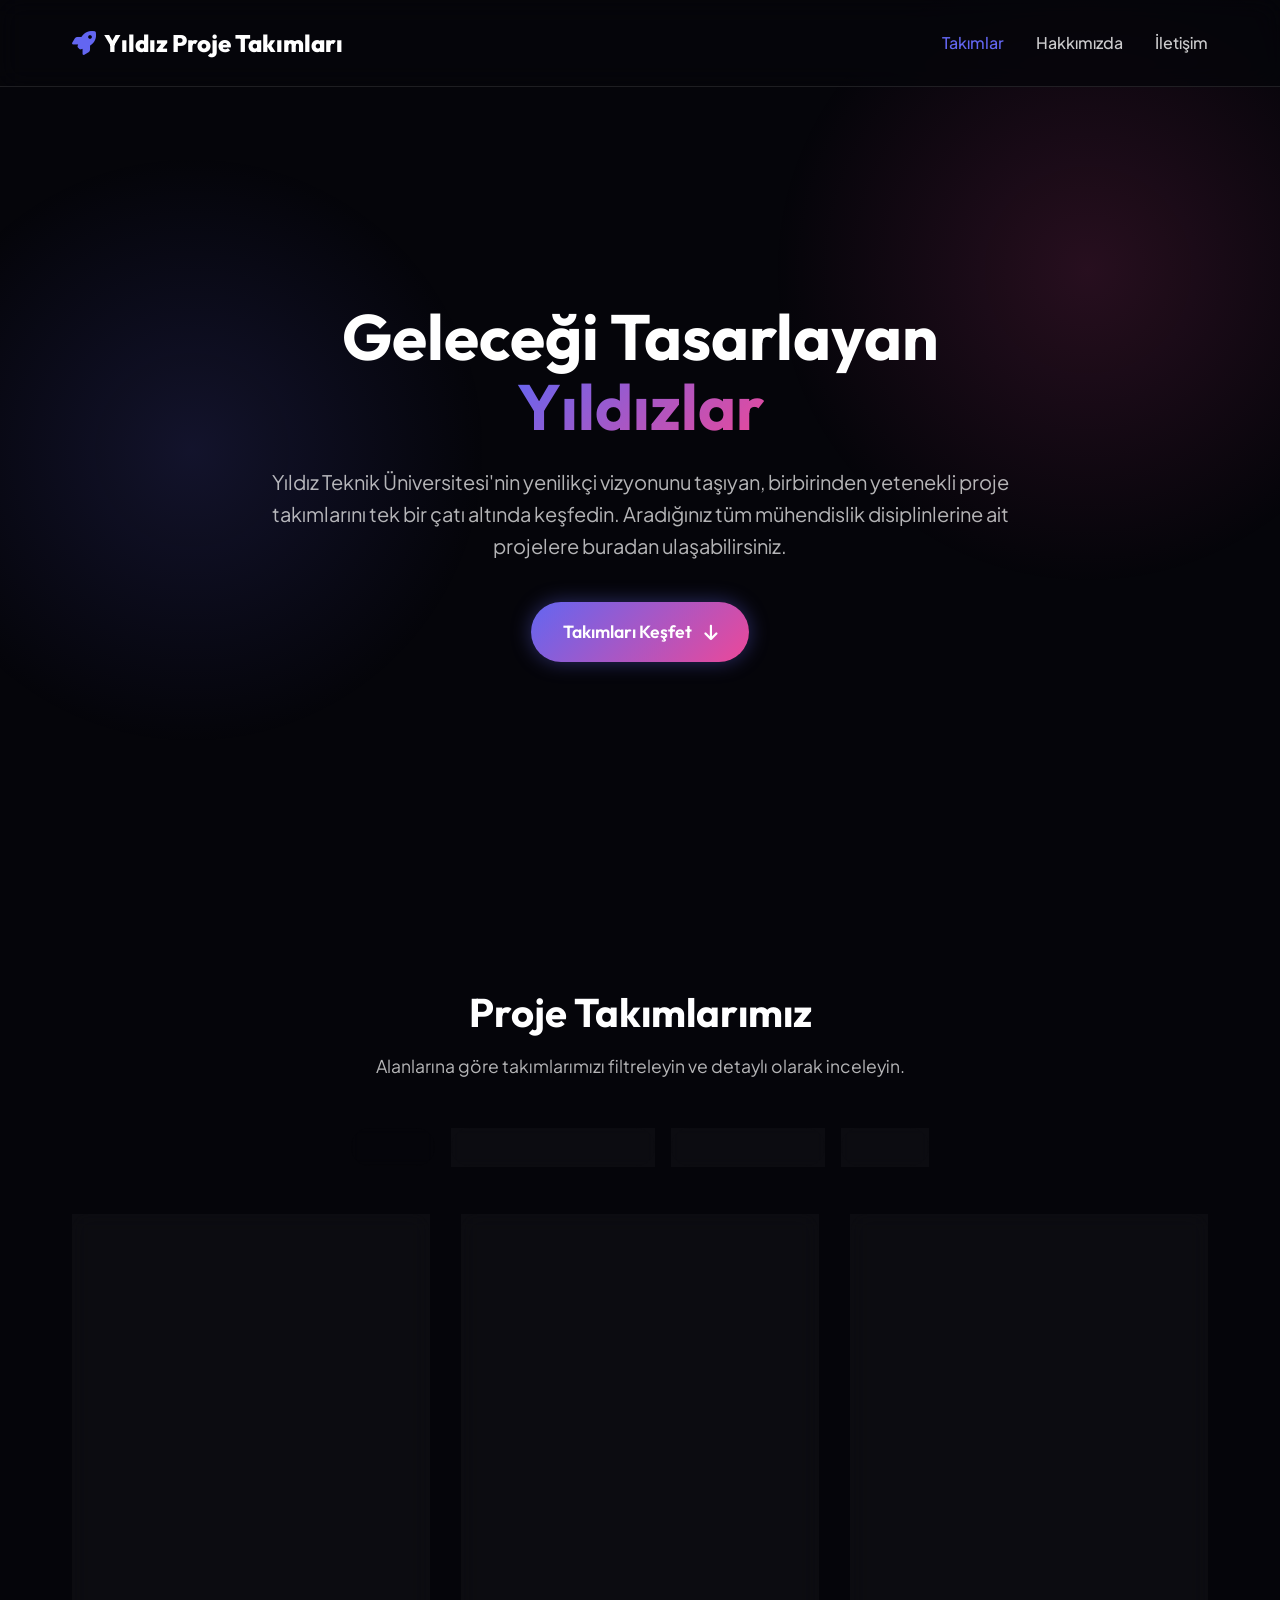
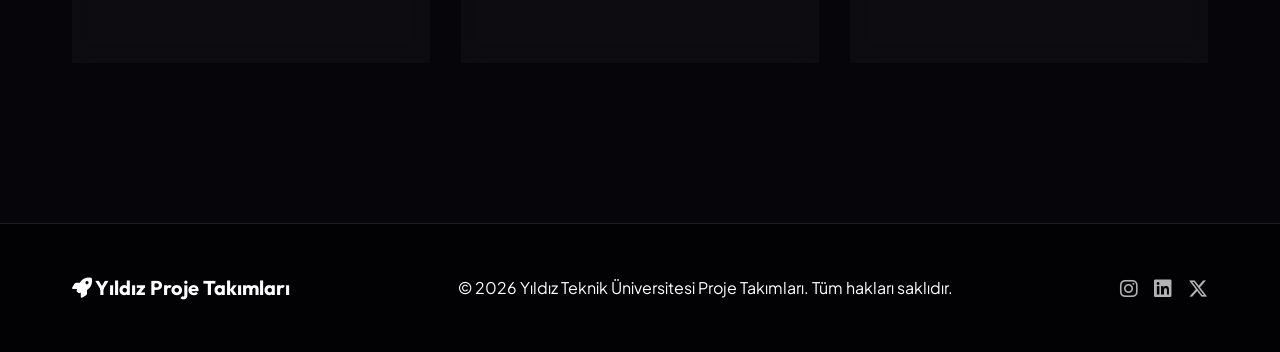
==== index.html @ 00445d57 "fontawesome library updated" ====
<!DOCTYPE html>
<html lang="tr">

<head>
    <meta charset="UTF-8">
    <meta name="viewport" content="width=device-width, initial-scale=1.0">
    <title>Yıldız Proje Takımları</title>
    <link rel="stylesheet" href="css/style.css">
    <link
        href="https://fonts.googleapis.com/css2?family=Outfit:wght@300;400;500;600;700;800&family=Plus+Jakarta+Sans:wght@400;500;600;700&display=swap"
        rel="stylesheet">
    <link rel="stylesheet" href="https://cdnjs.cloudflare.com/ajax/libs/font-awesome/6.4.2/css/all.min.css">

    <!-- Netlify Identity Script for CMS Login Callback -->
    <script src="https://identity.netlify.com/v1/netlify-identity-widget.js"></script>
</head>

<body>

    <!-- Header Navigation -->
    <nav class="navbar">
        <div class="nav-container">
            <a href="index.html" class="logo">
                <i class="fa-solid fa-rocket"></i>
                Yıldız Proje Takımları
            </a>
            <div class="nav-links">
                <a href="#teams" class="active">Takımlar</a>
                <a href="#about">Hakkımızda</a>
                <a href="#contact">İletişim</a>
            </div>
        </div>
    </nav>

    <!-- Hero Section -->
    <header class="hero">
        <div class="hero-content">
            <h1>Geleceği Tasarlayan <span class="highlight-text">Yıldızlar</span></h1>
            <p>Yıldız Teknik Üniversitesi'nin yenilikçi vizyonunu taşıyan, birbirinden yetenekli proje takımlarını tek
                bir çatı altında keşfedin. Aradığınız tüm mühendislik disiplinlerine ait projelere buradan
                ulaşabilirsiniz.</p>
            <a href="#teams" class="btn btn-primary">Takımları Keşfet <i class="fa-solid fa-arrow-down"></i></a>
        </div>
        <div class="hero-bg-shapes">
            <div class="shape shape-1"></div>
            <div class="shape shape-2"></div>
            <div class="shape shape-3"></div>
        </div>
    </header>

    <!-- Main Content Area -->
    <main id="teams" class="teams-section">
        <div class="section-header">
            <h2>Proje Takımlarımız</h2>
            <p>Alanlarına göre takımlarımızı filtreleyin ve detaylı olarak inceleyin.</p>
        </div>

        <!-- Category Filters -->
        <div class="filters" id="category-filters">
            <button class="filter-btn active" data-filter="all">Tümü</button>
            <!-- Categories will be injected here via JS -->
        </div>

        <!-- Teams Grid -->
        <div class="teams-grid" id="teams-grid">
            <!-- Team Cards will be injected here via JS -->
        </div>
    </main>

    <!-- Footer -->
    <footer>
        <div class="footer-content">
            <div class="footer-logo">
                <i class="fa-solid fa-rocket"></i> Yıldız Proje Takımları
            </div>
            <p>© 2026 Yıldız Teknik Üniversitesi Proje Takımları. Tüm hakları saklıdır.</p>
            <div class="footer-socials">
                <a href="#"><i class="fa-brands fa-instagram"></i></a>
                <a href="#"><i class="fa-brands fa-linkedin"></i></a>
                <a href="#"><i class="fa-brands fa-x-twitter"></i></a>
            </div>
        </div>
    </footer>

    <!-- Scripts -->
    <script src="js/main.js"></script>
    <script>
        if (window.netlifyIdentity) {
            window.netlifyIdentity.on("init", user => {
                if (!user) {
                    window.netlifyIdentity.on("login", () => {
                        document.location.href = "/admin/";
                    });
                }
            });
        }
    </script>
</body>

</html>
---- css/style.css ----
/* CSS Variables & Global Reset */
:root {
    --bg-color: #05050a;
    --text-color: #ffffff;
    --text-muted: rgba(255, 255, 255, 0.7);
    --primary-color: #6366f1;
    --secondary-color: #ec4899;
    --glass-bg: rgba(255, 255, 255, 0.03);
    --glass-border: rgba(255, 255, 255, 0.1);
    --glass-shadow: 0 4px 30px rgba(0, 0, 0, 0.5);
    --card-hover-bg: rgba(255, 255, 255, 0.08);
    --transition-speed: 0.3s;
    --border-radius: 16px;
    --font-heading: 'Outfit', sans-serif;
    --font-body: 'Plus Jakarta Sans', sans-serif;
}

* {
    margin: 0;
    padding: 0;
    box-sizing: border-box;
}

html {
    scroll-behavior: smooth;
}

body {
    background-color: var(--bg-color);
    color: var(--text-color);
    font-family: var(--font-body);
    line-height: 1.6;
    overflow-x: hidden;
    position: relative;
}

/* Background Effects */
body::before {
    content: '';
    position: fixed;
    top: 0;
    left: 0;
    width: 100vw;
    height: 100vh;
    background: radial-gradient(circle at 15% 50%, rgba(99, 102, 241, 0.15), transparent 25%),
        radial-gradient(circle at 85% 30%, rgba(236, 72, 153, 0.15), transparent 25%);
    z-index: -1;
    pointer-events: none;
}

/* Typography elements */
h1,
h2,
h3,
h4,
h5,
h6 {
    font-family: var(--font-heading);
    font-weight: 700;
}

a {
    text-decoration: none;
    color: var(--text-color);
    transition: color var(--transition-speed) ease;
}

.highlight-text {
    background: linear-gradient(135deg, var(--primary-color), var(--secondary-color));
    -webkit-background-clip: text;
    -webkit-text-fill-color: transparent;
    background-clip: text;
}

/* Navigation */
.navbar {
    position: fixed;
    top: 0;
    width: 100%;
    padding: 1.5rem 0;
    background: rgba(5, 5, 10, 0.8);
    backdrop-filter: blur(12px);
    -webkit-backdrop-filter: blur(12px);
    border-bottom: 1px solid var(--glass-border);
    z-index: 1000;
    transition: all var(--transition-speed) ease;
}

.nav-container {
    max-width: 1200px;
    margin: 0 auto;
    display: flex;
    justify-content: space-between;
    align-items: center;
    padding: 0 2rem;
}

.logo {
    font-family: var(--font-heading);
    font-size: 1.5rem;
    font-weight: 800;
    display: flex;
    align-items: center;
    gap: 0.5rem;
}

.logo i {
    color: var(--primary-color);
}

.nav-links {
    display: flex;
    gap: 2rem;
}

.nav-links a {
    font-size: 1rem;
    font-weight: 500;
    opacity: 0.8;
}

.nav-links a:hover,
.nav-links a.active {
    opacity: 1;
    color: var(--primary-color);
}

/* Hero Section */
.hero {
    min-height: 100vh;
    display: flex;
    align-items: center;
    justify-content: center;
    position: relative;
    padding: 6rem 2rem 2rem;
    text-align: center;
}

.hero-content {
    max-width: 800px;
    z-index: 10;
    animation: fadeInUp 1s ease forwards;
}

.hero h1 {
    font-size: clamp(3rem, 5vw, 5rem);
    line-height: 1.1;
    margin-bottom: 1.5rem;
}

.hero p {
    font-size: clamp(1.1rem, 2vw, 1.25rem);
    color: var(--text-muted);
    margin-bottom: 2.5rem;
}

.btn {
    display: inline-flex;
    align-items: center;
    gap: 0.75rem;
    padding: 1rem 2rem;
    border-radius: 50px;
    font-family: var(--font-heading);
    font-size: 1.1rem;
    font-weight: 600;
    cursor: pointer;
    border: none;
    transition: all var(--transition-speed) ease;
}

.btn-primary {
    background: linear-gradient(135deg, var(--primary-color), var(--secondary-color));
    color: white;
    box-shadow: 0 0 20px rgba(99, 102, 241, 0.4);
}

.btn-primary:hover {
    transform: translateY(-3px);
    box-shadow: 0 0 30px rgba(236, 72, 153, 0.6);
}

/* Teams Section */
.teams-section {
    max-width: 1200px;
    margin: 0 auto;
    padding: 5rem 2rem;
}

.section-header {
    text-align: center;
    margin-bottom: 3rem;
}

.section-header h2 {
    font-size: 2.5rem;
    margin-bottom: 0.5rem;
}

.section-header p {
    color: var(--text-muted);
    font-size: 1.1rem;
}

/* Filters */
.filters {
    display: flex;
    flex-wrap: wrap;
    justify-content: center;
    gap: 1rem;
    margin-bottom: 3rem;
}

.filter-btn {
    background: var(--glass-bg);
    border: 1px solid var(--glass-border);
    color: var(--text-color);
    padding: 0.6rem 1.5rem;
    border-radius: 50px;
    font-family: var(--font-body);
    font-weight: 500;
    cursor: pointer;
    transition: all var(--transition-speed) ease;
    backdrop-filter: blur(5px);
}

.filter-btn:hover,
.filter-btn.active {
    background: var(--primary-color);
    border-color: var(--primary-color);
    box-shadow: 0 0 15px rgba(99, 102, 241, 0.5);
}

/* Grid Layout */
.teams-grid {
    display: grid;
    grid-template-columns: repeat(auto-fill, minmax(320px, 1fr));
    gap: 2rem;
}

/* Team Card */
.team-card {
    background: var(--glass-bg);
    border: 1px solid var(--glass-border);
    border-radius: var(--border-radius);
    overflow: hidden;
    backdrop-filter: blur(10px);
    transition: all var(--transition-speed) ease;
    cursor: pointer;
    text-align: center;
    position: relative;
    display: flex;
    flex-direction: column;
}

.team-card:hover {
    transform: translateY(-10px);
    background: var(--card-hover-bg);
    box-shadow: var(--glass-shadow);
    border-color: rgba(99, 102, 241, 0.5);
}

/* Card image setup */
.card-header {
    position: relative;
    height: 160px;
    overflow: hidden;
}

.card-banner {
    width: 100%;
    height: 100%;
    object-fit: cover;
    transition: transform 0.5s ease;
}

.team-card:hover .card-banner {
    transform: scale(1.05);
}

.card-header::after {
    content: '';
    position: absolute;
    bottom: 0;
    left: 0;
    right: 0;
    height: 50%;
    background: linear-gradient(to top, var(--bg-color), transparent);
}

.card-avatar {
    width: 100px;
    height: 100px;
    border-radius: 50%;
    border: 4px solid var(--bg-color);
    position: absolute;
    top: 110px;
    left: 50%;
    transform: translateX(-50%);
    object-fit: cover;
    z-index: 5;
    background: #111;
}

.card-body {
    padding: 4rem 1.5rem 2rem;
    flex-grow: 1;
    display: flex;
    flex-direction: column;
}

.card-category {
    font-size: 0.75rem;
    text-transform: uppercase;
    letter-spacing: 1.5px;
    color: var(--secondary-color);
    font-weight: 700;
    margin-bottom: 0.5rem;
}

.card-title {
    font-size: 1.25rem;
    margin-bottom: 1rem;
    color: var(--text-color);
}

.card-desc {
    font-size: 0.95rem;
    color: var(--text-muted);
    margin-bottom: 1.5rem;
    display: -webkit-box;
    -webkit-line-clamp: 3;
    -webkit-box-orient: vertical;
    overflow: hidden;
}

.card-footer {
    margin-top: auto;
    padding-top: 1rem;
    border-top: 1px solid var(--glass-border);
}

.view-team-btn {
    color: var(--primary-color);
    font-weight: 600;
    display: flex;
    align-items: center;
    justify-content: center;
    gap: 0.5rem;
    transition: gap 0.3s ease;
}

.team-card:hover .view-team-btn {
    gap: 1rem;
}

/* Team Page Custom Styles (Reusing variables) */
.team-hero {
    margin-top: 70px;
    position: relative;
    height: 50vh;
    min-height: 350px;
    display: flex;
    align-items: flex-end;
    justify-content: center;
}

.team-banner {
    position: absolute;
    top: 0;
    left: 0;
    width: 100%;
    height: 100%;
    object-fit: cover;
    z-index: -2;
}

.team-hero::after {
    content: '';
    position: absolute;
    top: 0;
    left: 0;
    right: 0;
    bottom: 0;
    background: linear-gradient(to bottom, transparent, var(--bg-color) 90%);
    z-index: -1;
}

.team-profile-container {
    max-width: 1200px;
    width: 100%;
    padding: 0 2rem;
    transform: translateY(30%);
    display: flex;
    align-items: flex-end;
    gap: 2rem;
    position: relative;
    z-index: 5;
}

.team-avatar {
    width: 150px;
    height: 150px;
    border-radius: 50%;
    border: 5px solid var(--bg-color);
    box-shadow: 0 0 30px rgba(0, 0, 0, 0.8);
    object-fit: cover;
    background: #111;
}

.team-hero-info {
    padding-bottom: 0.5rem;
}

.team-hero-info h1 {
    font-size: clamp(2rem, 4vw, 3rem);
    margin-bottom: 0.25rem;
}

.team-badge {
    background: rgba(99, 102, 241, 0.2);
    color: #a5b4fc;
    padding: 0.3rem 1rem;
    border-radius: 50px;
    font-size: 0.85rem;
    font-weight: 600;
    display: inline-block;
    border: 1px solid rgba(99, 102, 241, 0.3);
}

.team-content-wrapper {
    max-width: 1200px;
    margin: 8rem auto 4rem;
    padding: 0 2rem;
    display: grid;
    grid-template-columns: 2fr 1fr;
    gap: 3rem;
}

.team-main-col {
    display: flex;
    flex-direction: column;
    gap: 3rem;
}

.team-sidebar {
    position: sticky;
    top: 100px;
    height: max-content;
}

.detail-section {
    background: var(--glass-bg);
    border: 1px solid var(--glass-border);
    border-radius: var(--border-radius);
    padding: 2.5rem;
    backdrop-filter: blur(10px);
}

.detail-section h3 {
    font-size: 1.5rem;
    margin-bottom: 1.5rem;
    display: flex;
    align-items: center;
    gap: 0.75rem;
}

.detail-section h3 i {
    color: var(--primary-color);
}

.info-list {
    list-style: none;
}

.info-list li {
    display: flex;
    align-items: flex-start;
    gap: 1rem;
    margin-bottom: 1.5rem;
}

.info-list li:last-child {
    margin-bottom: 0;
}

.info-list i {
    color: var(--secondary-color);
    font-size: 1.25rem;
    margin-top: 0.25rem;
}

.info-content strong {
    display: block;
    color: var(--text-color);
    margin-bottom: 0.25rem;
}

.info-content span,
.info-content a {
    color: var(--text-muted);
}

.info-content a:hover {
    color: var(--primary-color);
}

.social-links {
    display: flex;
    gap: 1rem;
    margin-top: 2rem;
}

.social-links a {
    width: 45px;
    height: 45px;
    border-radius: 50%;
    background: rgba(255, 255, 255, 0.05);
    display: flex;
    align-items: center;
    justify-content: center;
    font-size: 1.25rem;
    border: 1px solid var(--glass-border);
    transition: all var(--transition-speed) ease;
}

.social-links a:hover {
    background: var(--primary-color);
    border-color: var(--primary-color);
    transform: translateY(-5px);
}

/* Gallery Grid */
.gallery-grid {
    display: grid;
    grid-template-columns: repeat(auto-fill, minmax(200px, 1fr));
    gap: 1rem;
}

.gallery-item {
    border-radius: 12px;
    overflow: hidden;
    position: relative;
    aspect-ratio: 1;
    cursor: pointer;
}

.gallery-item img {
    width: 100%;
    height: 100%;
    object-fit: cover;
    transition: transform 0.5s ease;
}

.gallery-item:hover img {
    transform: scale(1.1);
}

.gallery-item::after {
    content: '';
    position: absolute;
    top: 0;
    left: 0;
    right: 0;
    bottom: 0;
    background: rgba(99, 102, 241, 0.3);
    opacity: 0;
    transition: opacity 0.3s ease;
}

.gallery-item:hover::after {
    opacity: 1;
}

/* Footer (Shared) */
footer {
    border-top: 1px solid var(--glass-border);
    padding: 3rem 0;
    background: rgba(0, 0, 0, 0.5);
    margin-top: 5rem;
}

.footer-content {
    max-width: 1200px;
    margin: 0 auto;
    padding: 0 2rem;
    display: flex;
    flex-wrap: wrap;
    justify-content: space-between;
    align-items: center;
    gap: 1.5rem;
}

.footer-logo {
    font-family: var(--font-heading);
    font-size: 1.25rem;
    font-weight: 700;
}

.footer-socials {
    display: flex;
    gap: 1rem;
}

.footer-socials a {
    color: var(--text-muted);
    font-size: 1.25rem;
}

.footer-socials a:hover {
    color: var(--primary-color);
}

/* Animations */
@keyframes fadeInUp {
    from {
        opacity: 0;
        transform: translateY(30px);
    }

    to {
        opacity: 1;
        transform: translateY(0);
    }
}

/* Responsive */
@media (max-width: 992px) {
    .team-content-wrapper {
        grid-template-columns: 1fr;
    }

    .team-sidebar {
        position: static;
    }
}

@media (max-width: 768px) {
    .nav-links {
        display: none;
        /* simple mobile handling */
    }

    .team-profile-container {
        flex-direction: column;
        align-items: center;
        text-align: center;
        transform: translateY(50%);
    }

    .team-content-wrapper {
        margin-top: 10rem;
    }
}
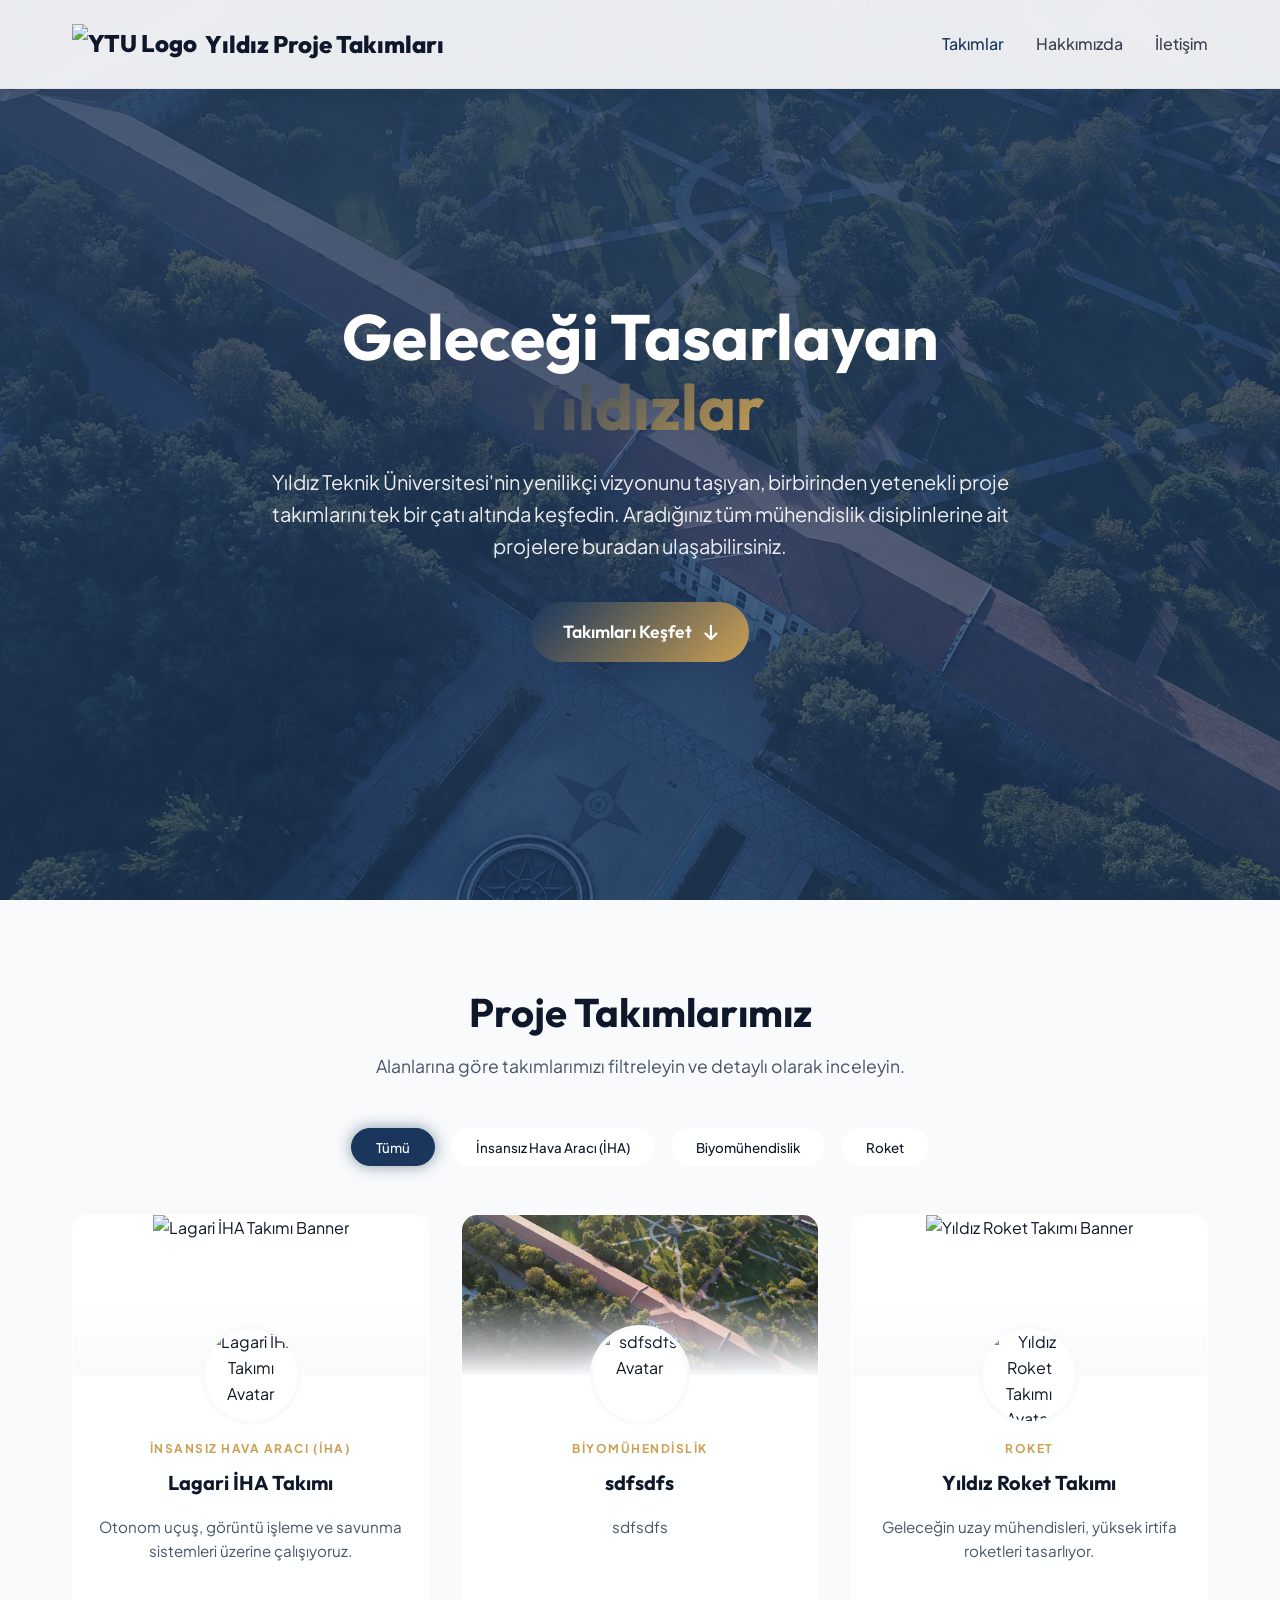
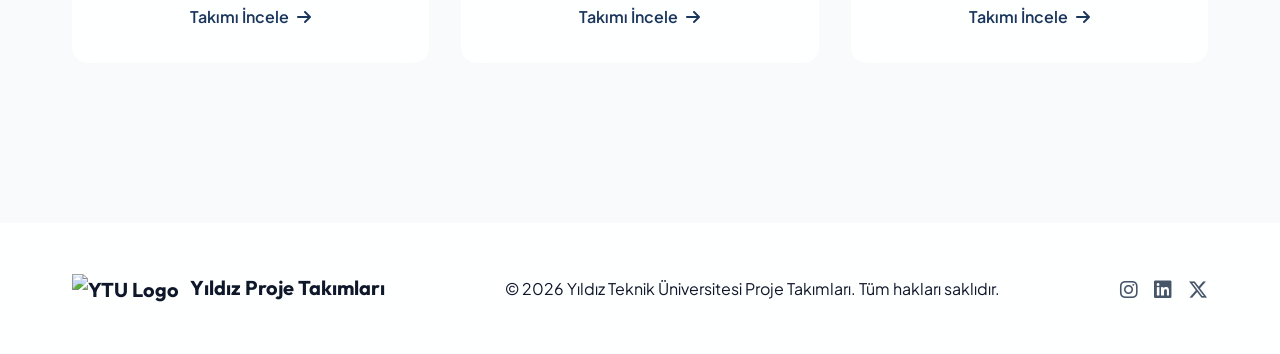
==== commit 37998925: "theming" ====
--- a/index.html
+++ b/index.html
@@ -21,7 +21,7 @@
     <nav class="navbar">
         <div class="nav-container">
             <a href="index.html" class="logo">
-                <i class="fa-solid fa-rocket"></i>
+                <img src="images/uploads/gemini_generated_image_l5fnpal5fnpal5fn.png" alt="YTU Logo">
                 Yıldız Proje Takımları
             </a>
             <div class="nav-links">
@@ -33,18 +33,15 @@
     </nav>
 
     <!-- Hero Section -->
-    <header class="hero">
+    <header class="hero"
+        style="background: linear-gradient(rgba(26, 54, 93, 0.8), rgba(26, 54, 93, 0.7)), url('images/uploads/ytuslider-3896107424.jpg') no-repeat center center / cover;">
         <div class="hero-content">
-            <h1>Geleceği Tasarlayan <span class="highlight-text">Yıldızlar</span></h1>
-            <p>Yıldız Teknik Üniversitesi'nin yenilikçi vizyonunu taşıyan, birbirinden yetenekli proje takımlarını tek
+            <h1 style="color: white;">Geleceği Tasarlayan <span class="highlight-text">Yıldızlar</span></h1>
+            <p style="color: rgba(255, 255, 255, 0.9);">Yıldız Teknik Üniversitesi'nin yenilikçi vizyonunu taşıyan,
+                birbirinden yetenekli proje takımlarını tek
                 bir çatı altında keşfedin. Aradığınız tüm mühendislik disiplinlerine ait projelere buradan
                 ulaşabilirsiniz.</p>
             <a href="#teams" class="btn btn-primary">Takımları Keşfet <i class="fa-solid fa-arrow-down"></i></a>
-        </div>
-        <div class="hero-bg-shapes">
-            <div class="shape shape-1"></div>
-            <div class="shape shape-2"></div>
-            <div class="shape shape-3"></div>
         </div>
     </header>
 
@@ -71,7 +68,9 @@
     <footer>
         <div class="footer-content">
             <div class="footer-logo">
-                <i class="fa-solid fa-rocket"></i> Yıldız Proje Takımları
+                <img src="images/uploads/gemini_generated_image_l5fnpal5fnpal5fn.png" alt="YTU Logo"
+                    style="height: 30px; width: auto; vertical-align: middle; margin-right: 8px;">
+                Yıldız Proje Takımları
             </div>
             <p>© 2026 Yıldız Teknik Üniversitesi Proje Takımları. Tüm hakları saklıdır.</p>
             <div class="footer-socials">
--- a/css/style.css
+++ b/css/style.css
@@ -1,14 +1,16 @@
 /* CSS Variables & Global Reset */
 :root {
-    --bg-color: #05050a;
-    --text-color: #ffffff;
-    --text-muted: rgba(255, 255, 255, 0.7);
-    --primary-color: #6366f1;
-    --secondary-color: #ec4899;
-    --glass-bg: rgba(255, 255, 255, 0.03);
-    --glass-border: rgba(255, 255, 255, 0.1);
-    --glass-shadow: 0 4px 30px rgba(0, 0, 0, 0.5);
-    --card-hover-bg: rgba(255, 255, 255, 0.08);
+    --bg-color: #f8fafc;
+    --text-color: #0f172a;
+    --text-muted: #475569;
+    --primary-color: #1a365d;
+    /* YTU Navy Blue */
+    --secondary-color: #cba052;
+    /* YTU Gold */
+    --glass-bg: rgba(255, 255, 255, 0.85);
+    --glass-border: rgba(255, 255, 255, 0.4);
+    --glass-shadow: 0 10px 30px rgba(26, 54, 93, 0.08);
+    --card-hover-bg: rgba(255, 255, 255, 1);
     --transition-speed: 0.3s;
     --border-radius: 16px;
     --font-heading: 'Outfit', sans-serif;
@@ -42,8 +44,8 @@
     left: 0;
     width: 100vw;
     height: 100vh;
-    background: radial-gradient(circle at 15% 50%, rgba(99, 102, 241, 0.15), transparent 25%),
-        radial-gradient(circle at 85% 30%, rgba(236, 72, 153, 0.15), transparent 25%);
+    background: radial-gradient(circle at 15% 50%, rgba(203, 160, 82, 0.05), transparent 25%),
+        radial-gradient(circle at 85% 30%, rgba(26, 54, 93, 0.05), transparent 25%);
     z-index: -1;
     pointer-events: none;
 }
@@ -78,12 +80,13 @@
     top: 0;
     width: 100%;
     padding: 1.5rem 0;
-    background: rgba(5, 5, 10, 0.8);
+    background: rgba(255, 255, 255, 0.9);
     backdrop-filter: blur(12px);
     -webkit-backdrop-filter: blur(12px);
-    border-bottom: 1px solid var(--glass-border);
+    border-bottom: 1px solid rgba(0, 0, 0, 0.05);
     z-index: 1000;
     transition: all var(--transition-speed) ease;
+    box-shadow: 0 4px 20px rgba(0, 0, 0, 0.05);
 }
 
 .nav-container {
@@ -104,8 +107,9 @@
     gap: 0.5rem;
 }
 
-.logo i {
-    color: var(--primary-color);
+.logo img {
+    height: 40px;
+    width: auto;
 }
 
 .nav-links {
@@ -171,12 +175,12 @@
 .btn-primary {
     background: linear-gradient(135deg, var(--primary-color), var(--secondary-color));
     color: white;
-    box-shadow: 0 0 20px rgba(99, 102, 241, 0.4);
+    box-shadow: 0 0 20px rgba(26, 54, 93, 0.4);
 }
 
 .btn-primary:hover {
     transform: translateY(-3px);
-    box-shadow: 0 0 30px rgba(236, 72, 153, 0.6);
+    box-shadow: 0 0 30px rgba(203, 160, 82, 0.6);
 }
 
 /* Teams Section */
@@ -227,7 +231,8 @@
 .filter-btn.active {
     background: var(--primary-color);
     border-color: var(--primary-color);
-    box-shadow: 0 0 15px rgba(99, 102, 241, 0.5);
+    color: white;
+    box-shadow: 0 0 15px rgba(26, 54, 93, 0.5);
 }
 
 /* Grid Layout */
@@ -256,7 +261,7 @@
     transform: translateY(-10px);
     background: var(--card-hover-bg);
     box-shadow: var(--glass-shadow);
-    border-color: rgba(99, 102, 241, 0.5);
+    border-color: rgba(26, 54, 93, 0.5);
 }
 
 /* Card image setup */
@@ -298,7 +303,7 @@
     transform: translateX(-50%);
     object-fit: cover;
     z-index: 5;
-    background: #111;
+    background: #fff;
 }
 
 .card-body {
@@ -329,6 +334,7 @@
     margin-bottom: 1.5rem;
     display: -webkit-box;
     -webkit-line-clamp: 3;
+    line-clamp: 3;
     -webkit-box-orient: vertical;
     overflow: hidden;
 }
@@ -402,9 +408,9 @@
     height: 150px;
     border-radius: 50%;
     border: 5px solid var(--bg-color);
-    box-shadow: 0 0 30px rgba(0, 0, 0, 0.8);
+    box-shadow: 0 0 30px rgba(0, 0, 0, 0.1);
     object-fit: cover;
-    background: #111;
+    background: #fff;
 }
 
 .team-hero-info {
@@ -417,14 +423,14 @@
 }
 
 .team-badge {
-    background: rgba(99, 102, 241, 0.2);
-    color: #a5b4fc;
+    background: rgba(26, 54, 93, 0.1);
+    color: var(--primary-color);
     padding: 0.3rem 1rem;
     border-radius: 50px;
     font-size: 0.85rem;
     font-weight: 600;
     display: inline-block;
-    border: 1px solid rgba(99, 102, 241, 0.3);
+    border: 1px solid rgba(26, 54, 93, 0.3);
 }
 
 .team-content-wrapper {
@@ -562,7 +568,7 @@
     left: 0;
     right: 0;
     bottom: 0;
-    background: rgba(99, 102, 241, 0.3);
+    background: rgba(26, 54, 93, 0.3);
     opacity: 0;
     transition: opacity 0.3s ease;
 }
@@ -575,7 +581,7 @@
 footer {
     border-top: 1px solid var(--glass-border);
     padding: 3rem 0;
-    background: rgba(0, 0, 0, 0.5);
+    background: var(--glass-bg);
     margin-top: 5rem;
 }
 
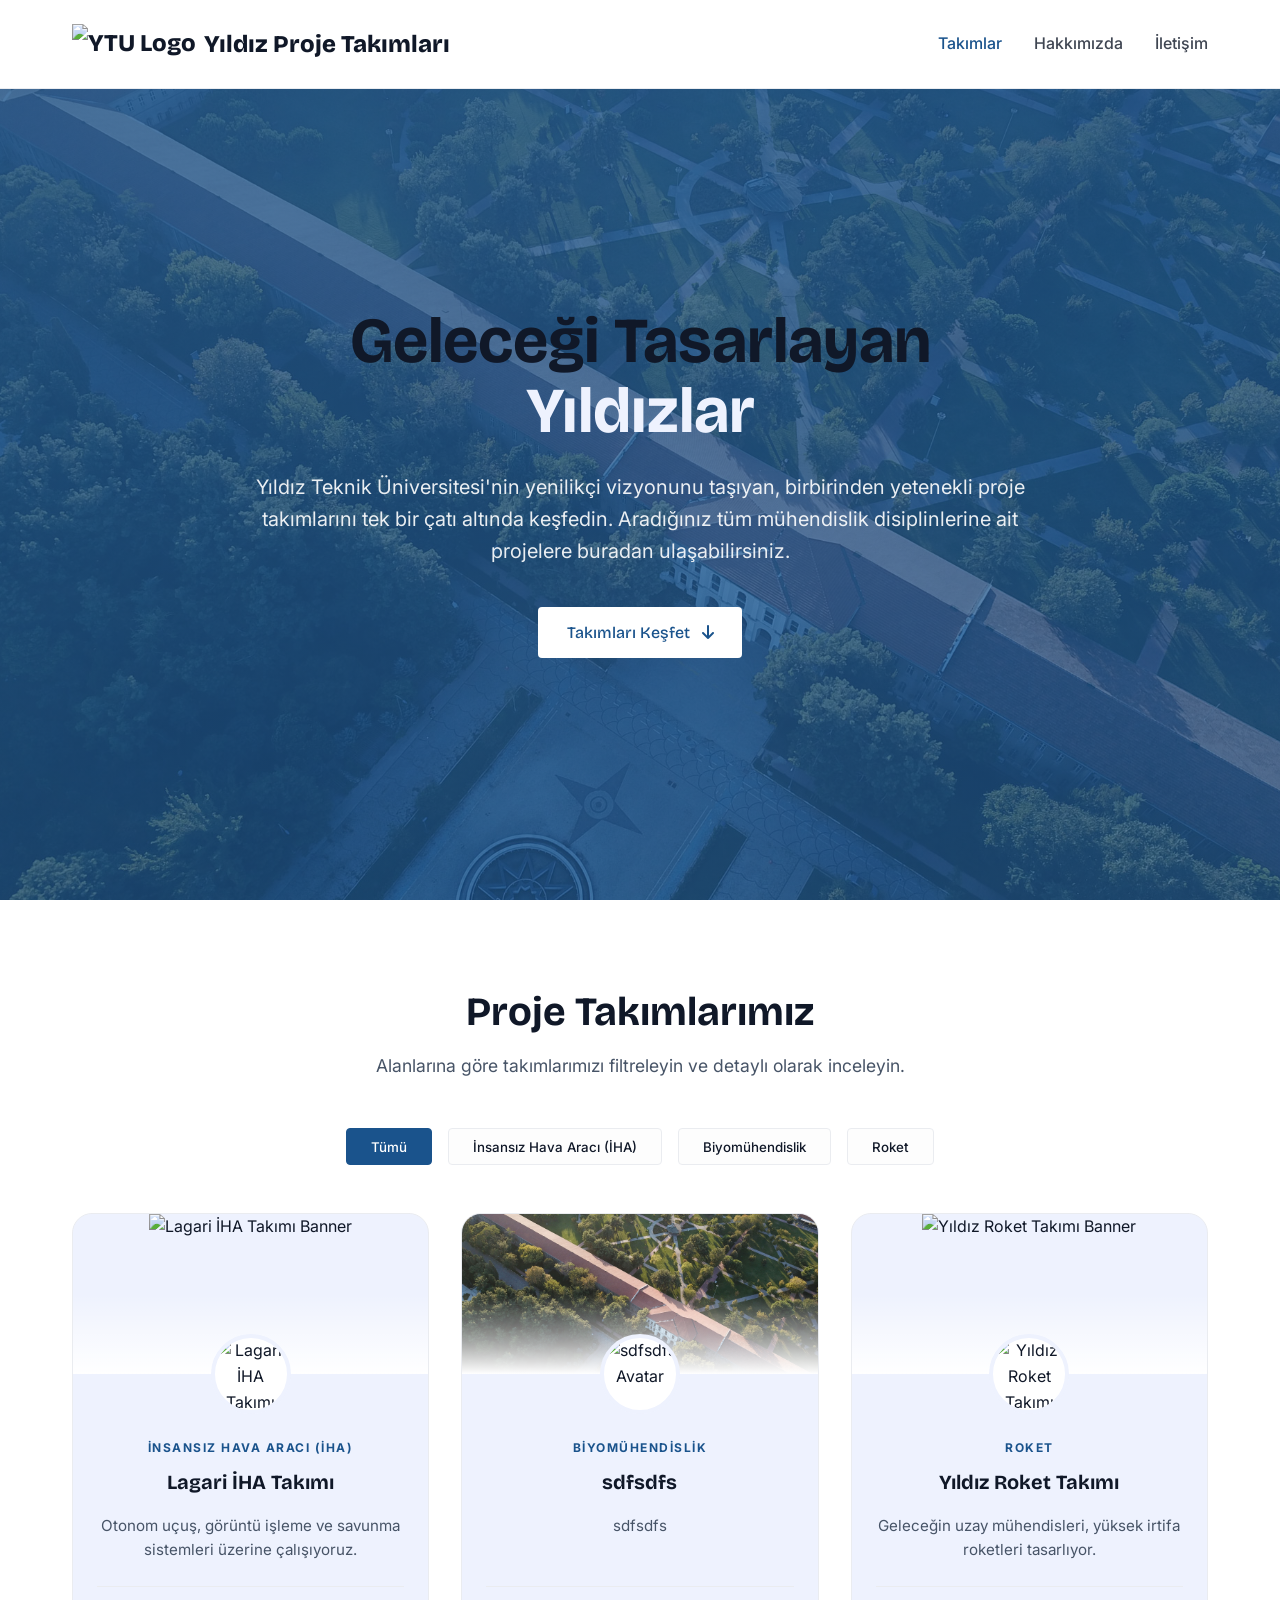
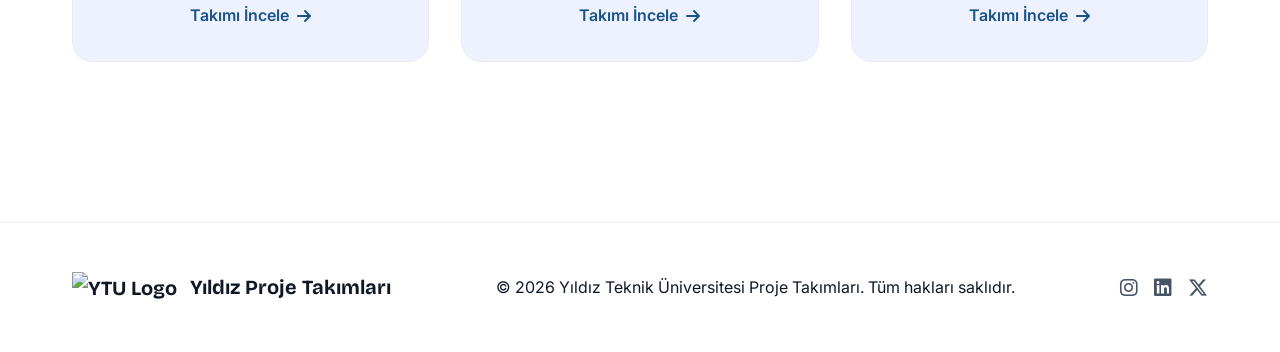
==== commit 7c6d0802: "theming" ====
--- a/index.html
+++ b/index.html
@@ -6,8 +6,10 @@
     <meta name="viewport" content="width=device-width, initial-scale=1.0">
     <title>Yıldız Proje Takımları</title>
     <link rel="stylesheet" href="css/style.css">
+    <link rel="preconnect" href="https://fonts.googleapis.com">
+    <link rel="preconnect" href="https://fonts.gstatic.com" crossorigin>
     <link
-        href="https://fonts.googleapis.com/css2?family=Outfit:wght@300;400;500;600;700;800&family=Plus+Jakarta+Sans:wght@400;500;600;700&display=swap"
+        href="https://fonts.googleapis.com/css2?family=Bricolage+Grotesque:opsz,wght@12..96,400..800&family=Inter:wght@400;500;600&display=swap"
         rel="stylesheet">
     <link rel="stylesheet" href="https://cdnjs.cloudflare.com/ajax/libs/font-awesome/6.4.2/css/all.min.css">
 
@@ -34,14 +36,15 @@
 
     <!-- Hero Section -->
     <header class="hero"
-        style="background: linear-gradient(rgba(26, 54, 93, 0.8), rgba(26, 54, 93, 0.7)), url('images/uploads/ytuslider-3896107424.jpg') no-repeat center center / cover;">
+        style="background: linear-gradient(rgba(26, 83, 140, 0.8), rgba(26, 83, 140, 0.7)), url('images/uploads/ytuslider-3896107424.jpg') no-repeat center center / cover;">
         <div class="hero-content">
-            <h1 style="color: white;">Geleceği Tasarlayan <span class="highlight-text">Yıldızlar</span></h1>
+            <h1>Geleceği Tasarlayan <span style="color: #EEF2FE;">Yıldızlar</span></h1>
             <p style="color: rgba(255, 255, 255, 0.9);">Yıldız Teknik Üniversitesi'nin yenilikçi vizyonunu taşıyan,
                 birbirinden yetenekli proje takımlarını tek
                 bir çatı altında keşfedin. Aradığınız tüm mühendislik disiplinlerine ait projelere buradan
                 ulaşabilirsiniz.</p>
-            <a href="#teams" class="btn btn-primary">Takımları Keşfet <i class="fa-solid fa-arrow-down"></i></a>
+            <a href="#teams" class="btn btn-primary" style="background: white; color: var(--primary-color);">Takımları
+                Keşfet <i class="fa-solid fa-arrow-down"></i></a>
         </div>
     </header>
 
--- a/css/style.css
+++ b/css/style.css
@@ -1,20 +1,22 @@
 /* CSS Variables & Global Reset */
 :root {
-    --bg-color: #f8fafc;
-    --text-color: #0f172a;
-    --text-muted: #475569;
-    --primary-color: #1a365d;
-    /* YTU Navy Blue */
-    --secondary-color: #cba052;
-    /* YTU Gold */
-    --glass-bg: rgba(255, 255, 255, 0.85);
-    --glass-border: rgba(255, 255, 255, 0.4);
-    --glass-shadow: 0 10px 30px rgba(26, 54, 93, 0.08);
-    --card-hover-bg: rgba(255, 255, 255, 1);
+    --bg-color: #FFFFFF;
+    --text-color: #101828;
+    --text-muted: #475467;
+    --primary-color: #1A538C;
+    /* GrowAffiliate Blue */
+    --secondary-color: #EEF2FE;
+    /* GrowAffiliate Light Blue bg */
+    --tertiary-color: #FDF2F8;
+    /* GrowAffiliate Light Pink bg */
+    --glass-bg: #FFFFFF;
+    --glass-border: #eaecf0;
+    --glass-shadow: none;
+    --card-hover-bg: #f9fafb;
     --transition-speed: 0.3s;
-    --border-radius: 16px;
-    --font-heading: 'Outfit', sans-serif;
-    --font-body: 'Plus Jakarta Sans', sans-serif;
+    --border-radius: 20px;
+    --font-heading: 'Bricolage Grotesque', sans-serif;
+    --font-body: 'Inter', sans-serif;
 }
 
 * {
@@ -68,10 +70,7 @@
 }
 
 .highlight-text {
-    background: linear-gradient(135deg, var(--primary-color), var(--secondary-color));
-    -webkit-background-clip: text;
-    -webkit-text-fill-color: transparent;
-    background-clip: text;
+    color: var(--primary-color);
 }
 
 /* Navigation */
@@ -80,13 +79,10 @@
     top: 0;
     width: 100%;
     padding: 1.5rem 0;
-    background: rgba(255, 255, 255, 0.9);
-    backdrop-filter: blur(12px);
-    -webkit-backdrop-filter: blur(12px);
-    border-bottom: 1px solid rgba(0, 0, 0, 0.05);
+    background: #FFFFFF;
+    border-bottom: 1px solid var(--glass-border);
     z-index: 1000;
     transition: all var(--transition-speed) ease;
-    box-shadow: 0 4px 20px rgba(0, 0, 0, 0.05);
 }
 
 .nav-container {
@@ -162,25 +158,26 @@
     display: inline-flex;
     align-items: center;
     gap: 0.75rem;
-    padding: 1rem 2rem;
-    border-radius: 50px;
+    padding: 0.8rem 1.8rem;
+    border-radius: 4px;
     font-family: var(--font-heading);
-    font-size: 1.1rem;
-    font-weight: 600;
+    font-size: 1rem;
+    font-weight: 500;
     cursor: pointer;
     border: none;
     transition: all var(--transition-speed) ease;
 }
 
 .btn-primary {
-    background: linear-gradient(135deg, var(--primary-color), var(--secondary-color));
+    background: var(--primary-color);
     color: white;
-    box-shadow: 0 0 20px rgba(26, 54, 93, 0.4);
+    box-shadow: none;
 }
 
 .btn-primary:hover {
-    transform: translateY(-3px);
-    box-shadow: 0 0 30px rgba(203, 160, 82, 0.6);
+    background: #144170;
+    transform: translateY(-2px);
+    box-shadow: 0 8px 16px rgba(16, 24, 40, 0.1);
 }
 
 /* Teams Section */
@@ -215,16 +212,15 @@
 }
 
 .filter-btn {
-    background: var(--glass-bg);
+    background: #fdfdfd;
     border: 1px solid var(--glass-border);
     color: var(--text-color);
     padding: 0.6rem 1.5rem;
-    border-radius: 50px;
+    border-radius: 4px;
     font-family: var(--font-body);
     font-weight: 500;
     cursor: pointer;
     transition: all var(--transition-speed) ease;
-    backdrop-filter: blur(5px);
 }
 
 .filter-btn:hover,
@@ -232,7 +228,7 @@
     background: var(--primary-color);
     border-color: var(--primary-color);
     color: white;
-    box-shadow: 0 0 15px rgba(26, 54, 93, 0.5);
+    box-shadow: none;
 }
 
 /* Grid Layout */
@@ -244,11 +240,10 @@
 
 /* Team Card */
 .team-card {
-    background: var(--glass-bg);
+    background: var(--secondary-color);
     border: 1px solid var(--glass-border);
     border-radius: var(--border-radius);
     overflow: hidden;
-    backdrop-filter: blur(10px);
     transition: all var(--transition-speed) ease;
     cursor: pointer;
     text-align: center;
@@ -258,10 +253,10 @@
 }
 
 .team-card:hover {
-    transform: translateY(-10px);
-    background: var(--card-hover-bg);
-    box-shadow: var(--glass-shadow);
-    border-color: rgba(26, 54, 93, 0.5);
+    transform: translateY(-4px);
+    background: var(--tertiary-color);
+    box-shadow: 0 12px 24px rgba(16, 24, 40, 0.06);
+    border-color: #d0d5dd;
 }
 
 /* Card image setup */
@@ -293,17 +288,22 @@
 }
 
 .card-avatar {
-    width: 100px;
-    height: 100px;
+    width: 80px;
+    height: 80px;
     border-radius: 50%;
-    border: 4px solid var(--bg-color);
+    border: 4px solid var(--secondary-color);
     position: absolute;
-    top: 110px;
+    top: 120px;
     left: 50%;
     transform: translateX(-50%);
     object-fit: cover;
     z-index: 5;
     background: #fff;
+    transition: border-color var(--transition-speed) ease;
+}
+
+.team-card:hover .card-avatar {
+    border-color: var(--tertiary-color);
 }
 
 .card-body {
@@ -317,7 +317,7 @@
     font-size: 0.75rem;
     text-transform: uppercase;
     letter-spacing: 1.5px;
-    color: var(--secondary-color);
+    color: var(--primary-color);
     font-weight: 700;
     margin-bottom: 0.5rem;
 }
@@ -455,11 +455,11 @@
 }
 
 .detail-section {
-    background: var(--glass-bg);
+    background: #fcfcfd;
     border: 1px solid var(--glass-border);
     border-radius: var(--border-radius);
     padding: 2.5rem;
-    backdrop-filter: blur(10px);
+    box-shadow: 0 4px 6px rgba(16, 24, 40, 0.02);
 }
 
 .detail-section h3 {
@@ -490,7 +490,7 @@
 }
 
 .info-list i {
-    color: var(--secondary-color);
+    color: var(--primary-color);
     font-size: 1.25rem;
     margin-top: 0.25rem;
 }
@@ -519,20 +519,22 @@
 .social-links a {
     width: 45px;
     height: 45px;
-    border-radius: 50%;
-    background: rgba(255, 255, 255, 0.05);
+    border-radius: 4px;
+    background: #f2f4f7;
     display: flex;
     align-items: center;
     justify-content: center;
     font-size: 1.25rem;
+    color: var(--text-muted);
     border: 1px solid var(--glass-border);
     transition: all var(--transition-speed) ease;
 }
 
 .social-links a:hover {
     background: var(--primary-color);
+    color: white;
     border-color: var(--primary-color);
-    transform: translateY(-5px);
+    transform: translateY(-3px);
 }
 
 /* Gallery Grid */
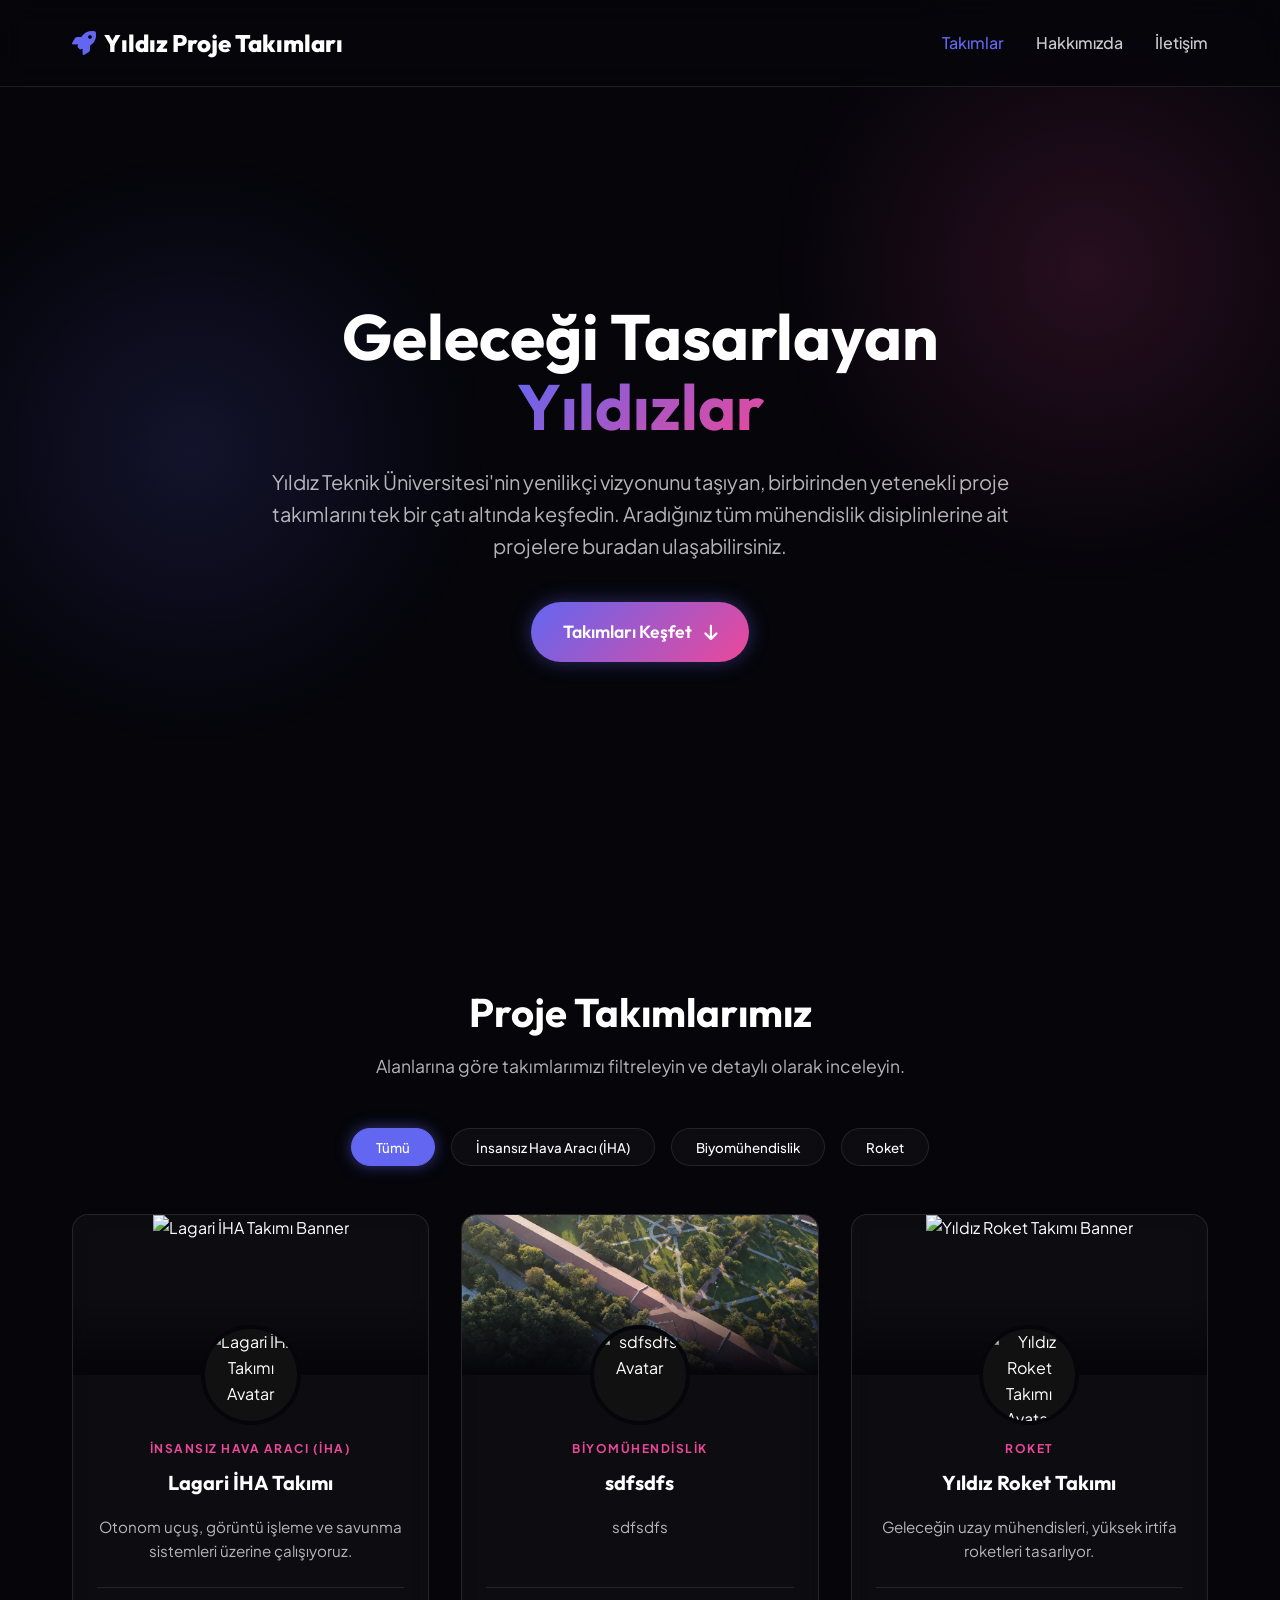
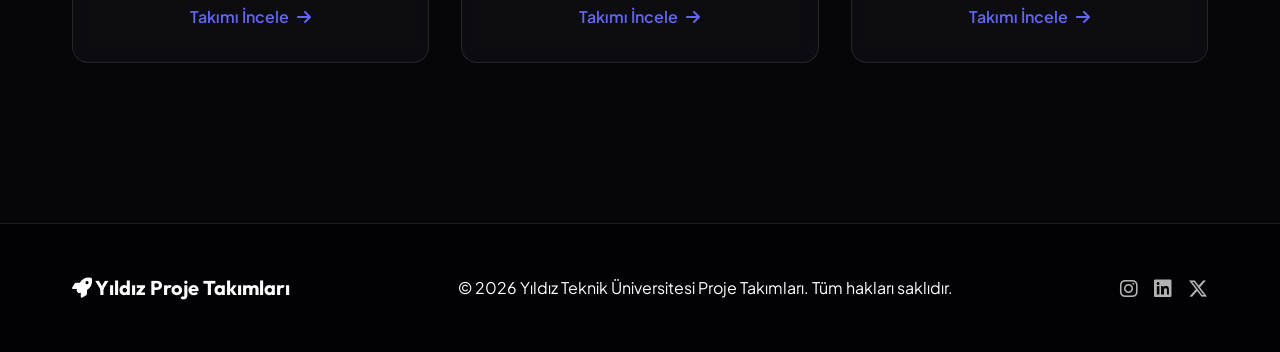
==== commit 0d5b035a: "Revert to original dark theme" ====
--- a/index.html
+++ b/index.html
@@ -6,10 +6,8 @@
     <meta name="viewport" content="width=device-width, initial-scale=1.0">
     <title>Yıldız Proje Takımları</title>
     <link rel="stylesheet" href="css/style.css">
-    <link rel="preconnect" href="https://fonts.googleapis.com">
-    <link rel="preconnect" href="https://fonts.gstatic.com" crossorigin>
     <link
-        href="https://fonts.googleapis.com/css2?family=Bricolage+Grotesque:opsz,wght@12..96,400..800&family=Inter:wght@400;500;600&display=swap"
+        href="https://fonts.googleapis.com/css2?family=Outfit:wght@300;400;500;600;700;800&family=Plus+Jakarta+Sans:wght@400;500;600;700&display=swap"
         rel="stylesheet">
     <link rel="stylesheet" href="https://cdnjs.cloudflare.com/ajax/libs/font-awesome/6.4.2/css/all.min.css">
 
@@ -23,7 +21,7 @@
     <nav class="navbar">
         <div class="nav-container">
             <a href="index.html" class="logo">
-                <img src="images/uploads/gemini_generated_image_l5fnpal5fnpal5fn.png" alt="YTU Logo">
+                <i class="fa-solid fa-rocket"></i>
                 Yıldız Proje Takımları
             </a>
             <div class="nav-links">
@@ -35,16 +33,18 @@
     </nav>
 
     <!-- Hero Section -->
-    <header class="hero"
-        style="background: linear-gradient(rgba(26, 83, 140, 0.8), rgba(26, 83, 140, 0.7)), url('images/uploads/ytuslider-3896107424.jpg') no-repeat center center / cover;">
+    <header class="hero">
         <div class="hero-content">
-            <h1>Geleceği Tasarlayan <span style="color: #EEF2FE;">Yıldızlar</span></h1>
-            <p style="color: rgba(255, 255, 255, 0.9);">Yıldız Teknik Üniversitesi'nin yenilikçi vizyonunu taşıyan,
-                birbirinden yetenekli proje takımlarını tek
+            <h1>Geleceği Tasarlayan <span class="highlight-text">Yıldızlar</span></h1>
+            <p>Yıldız Teknik Üniversitesi'nin yenilikçi vizyonunu taşıyan, birbirinden yetenekli proje takımlarını tek
                 bir çatı altında keşfedin. Aradığınız tüm mühendislik disiplinlerine ait projelere buradan
                 ulaşabilirsiniz.</p>
-            <a href="#teams" class="btn btn-primary" style="background: white; color: var(--primary-color);">Takımları
-                Keşfet <i class="fa-solid fa-arrow-down"></i></a>
+            <a href="#teams" class="btn btn-primary">Takımları Keşfet <i class="fa-solid fa-arrow-down"></i></a>
+        </div>
+        <div class="hero-bg-shapes">
+            <div class="shape shape-1"></div>
+            <div class="shape shape-2"></div>
+            <div class="shape shape-3"></div>
         </div>
     </header>
 
@@ -71,9 +71,7 @@
     <footer>
         <div class="footer-content">
             <div class="footer-logo">
-                <img src="images/uploads/gemini_generated_image_l5fnpal5fnpal5fn.png" alt="YTU Logo"
-                    style="height: 30px; width: auto; vertical-align: middle; margin-right: 8px;">
-                Yıldız Proje Takımları
+                <i class="fa-solid fa-rocket"></i> Yıldız Proje Takımları
             </div>
             <p>© 2026 Yıldız Teknik Üniversitesi Proje Takımları. Tüm hakları saklıdır.</p>
             <div class="footer-socials">
--- a/css/style.css
+++ b/css/style.css
@@ -1,22 +1,18 @@
 /* CSS Variables & Global Reset */
 :root {
-    --bg-color: #FFFFFF;
-    --text-color: #101828;
-    --text-muted: #475467;
-    --primary-color: #1A538C;
-    /* GrowAffiliate Blue */
-    --secondary-color: #EEF2FE;
-    /* GrowAffiliate Light Blue bg */
-    --tertiary-color: #FDF2F8;
-    /* GrowAffiliate Light Pink bg */
-    --glass-bg: #FFFFFF;
-    --glass-border: #eaecf0;
-    --glass-shadow: none;
-    --card-hover-bg: #f9fafb;
+    --bg-color: #05050a;
+    --text-color: #ffffff;
+    --text-muted: rgba(255, 255, 255, 0.7);
+    --primary-color: #6366f1;
+    --secondary-color: #ec4899;
+    --glass-bg: rgba(255, 255, 255, 0.03);
+    --glass-border: rgba(255, 255, 255, 0.1);
+    --glass-shadow: 0 4px 30px rgba(0, 0, 0, 0.5);
+    --card-hover-bg: rgba(255, 255, 255, 0.08);
     --transition-speed: 0.3s;
-    --border-radius: 20px;
-    --font-heading: 'Bricolage Grotesque', sans-serif;
-    --font-body: 'Inter', sans-serif;
+    --border-radius: 16px;
+    --font-heading: 'Outfit', sans-serif;
+    --font-body: 'Plus Jakarta Sans', sans-serif;
 }
 
 * {
@@ -46,8 +42,8 @@
     left: 0;
     width: 100vw;
     height: 100vh;
-    background: radial-gradient(circle at 15% 50%, rgba(203, 160, 82, 0.05), transparent 25%),
-        radial-gradient(circle at 85% 30%, rgba(26, 54, 93, 0.05), transparent 25%);
+    background: radial-gradient(circle at 15% 50%, rgba(99, 102, 241, 0.15), transparent 25%),
+        radial-gradient(circle at 85% 30%, rgba(236, 72, 153, 0.15), transparent 25%);
     z-index: -1;
     pointer-events: none;
 }
@@ -70,7 +66,10 @@
 }
 
 .highlight-text {
-    color: var(--primary-color);
+    background: linear-gradient(135deg, var(--primary-color), var(--secondary-color));
+    -webkit-background-clip: text;
+    -webkit-text-fill-color: transparent;
+    background-clip: text;
 }
 
 /* Navigation */
@@ -79,7 +78,9 @@
     top: 0;
     width: 100%;
     padding: 1.5rem 0;
-    background: #FFFFFF;
+    background: rgba(5, 5, 10, 0.8);
+    backdrop-filter: blur(12px);
+    -webkit-backdrop-filter: blur(12px);
     border-bottom: 1px solid var(--glass-border);
     z-index: 1000;
     transition: all var(--transition-speed) ease;
@@ -103,9 +104,8 @@
     gap: 0.5rem;
 }
 
-.logo img {
-    height: 40px;
-    width: auto;
+.logo i {
+    color: var(--primary-color);
 }
 
 .nav-links {
@@ -158,26 +158,25 @@
     display: inline-flex;
     align-items: center;
     gap: 0.75rem;
-    padding: 0.8rem 1.8rem;
-    border-radius: 4px;
+    padding: 1rem 2rem;
+    border-radius: 50px;
     font-family: var(--font-heading);
-    font-size: 1rem;
-    font-weight: 500;
+    font-size: 1.1rem;
+    font-weight: 600;
     cursor: pointer;
     border: none;
     transition: all var(--transition-speed) ease;
 }
 
 .btn-primary {
-    background: var(--primary-color);
+    background: linear-gradient(135deg, var(--primary-color), var(--secondary-color));
     color: white;
-    box-shadow: none;
+    box-shadow: 0 0 20px rgba(99, 102, 241, 0.4);
 }
 
 .btn-primary:hover {
-    background: #144170;
-    transform: translateY(-2px);
-    box-shadow: 0 8px 16px rgba(16, 24, 40, 0.1);
+    transform: translateY(-3px);
+    box-shadow: 0 0 30px rgba(236, 72, 153, 0.6);
 }
 
 /* Teams Section */
@@ -212,23 +211,23 @@
 }
 
 .filter-btn {
-    background: #fdfdfd;
+    background: var(--glass-bg);
     border: 1px solid var(--glass-border);
     color: var(--text-color);
     padding: 0.6rem 1.5rem;
-    border-radius: 4px;
+    border-radius: 50px;
     font-family: var(--font-body);
     font-weight: 500;
     cursor: pointer;
     transition: all var(--transition-speed) ease;
+    backdrop-filter: blur(5px);
 }
 
 .filter-btn:hover,
 .filter-btn.active {
     background: var(--primary-color);
     border-color: var(--primary-color);
-    color: white;
-    box-shadow: none;
+    box-shadow: 0 0 15px rgba(99, 102, 241, 0.5);
 }
 
 /* Grid Layout */
@@ -240,10 +239,11 @@
 
 /* Team Card */
 .team-card {
-    background: var(--secondary-color);
+    background: var(--glass-bg);
     border: 1px solid var(--glass-border);
     border-radius: var(--border-radius);
     overflow: hidden;
+    backdrop-filter: blur(10px);
     transition: all var(--transition-speed) ease;
     cursor: pointer;
     text-align: center;
@@ -253,10 +253,10 @@
 }
 
 .team-card:hover {
-    transform: translateY(-4px);
-    background: var(--tertiary-color);
-    box-shadow: 0 12px 24px rgba(16, 24, 40, 0.06);
-    border-color: #d0d5dd;
+    transform: translateY(-10px);
+    background: var(--card-hover-bg);
+    box-shadow: var(--glass-shadow);
+    border-color: rgba(99, 102, 241, 0.5);
 }
 
 /* Card image setup */
@@ -288,22 +288,17 @@
 }
 
 .card-avatar {
-    width: 80px;
-    height: 80px;
+    width: 100px;
+    height: 100px;
     border-radius: 50%;
-    border: 4px solid var(--secondary-color);
+    border: 4px solid var(--bg-color);
     position: absolute;
-    top: 120px;
+    top: 110px;
     left: 50%;
     transform: translateX(-50%);
     object-fit: cover;
     z-index: 5;
-    background: #fff;
-    transition: border-color var(--transition-speed) ease;
-}
-
-.team-card:hover .card-avatar {
-    border-color: var(--tertiary-color);
+    background: #111;
 }
 
 .card-body {
@@ -317,7 +312,7 @@
     font-size: 0.75rem;
     text-transform: uppercase;
     letter-spacing: 1.5px;
-    color: var(--primary-color);
+    color: var(--secondary-color);
     font-weight: 700;
     margin-bottom: 0.5rem;
 }
@@ -334,7 +329,6 @@
     margin-bottom: 1.5rem;
     display: -webkit-box;
     -webkit-line-clamp: 3;
-    line-clamp: 3;
     -webkit-box-orient: vertical;
     overflow: hidden;
 }
@@ -408,9 +402,9 @@
     height: 150px;
     border-radius: 50%;
     border: 5px solid var(--bg-color);
-    box-shadow: 0 0 30px rgba(0, 0, 0, 0.1);
+    box-shadow: 0 0 30px rgba(0, 0, 0, 0.8);
     object-fit: cover;
-    background: #fff;
+    background: #111;
 }
 
 .team-hero-info {
@@ -423,14 +417,14 @@
 }
 
 .team-badge {
-    background: rgba(26, 54, 93, 0.1);
-    color: var(--primary-color);
+    background: rgba(99, 102, 241, 0.2);
+    color: #a5b4fc;
     padding: 0.3rem 1rem;
     border-radius: 50px;
     font-size: 0.85rem;
     font-weight: 600;
     display: inline-block;
-    border: 1px solid rgba(26, 54, 93, 0.3);
+    border: 1px solid rgba(99, 102, 241, 0.3);
 }
 
 .team-content-wrapper {
@@ -455,11 +449,11 @@
 }
 
 .detail-section {
-    background: #fcfcfd;
+    background: var(--glass-bg);
     border: 1px solid var(--glass-border);
     border-radius: var(--border-radius);
     padding: 2.5rem;
-    box-shadow: 0 4px 6px rgba(16, 24, 40, 0.02);
+    backdrop-filter: blur(10px);
 }
 
 .detail-section h3 {
@@ -490,7 +484,7 @@
 }
 
 .info-list i {
-    color: var(--primary-color);
+    color: var(--secondary-color);
     font-size: 1.25rem;
     margin-top: 0.25rem;
 }
@@ -519,22 +513,20 @@
 .social-links a {
     width: 45px;
     height: 45px;
-    border-radius: 4px;
-    background: #f2f4f7;
+    border-radius: 50%;
+    background: rgba(255, 255, 255, 0.05);
     display: flex;
     align-items: center;
     justify-content: center;
     font-size: 1.25rem;
-    color: var(--text-muted);
     border: 1px solid var(--glass-border);
     transition: all var(--transition-speed) ease;
 }
 
 .social-links a:hover {
     background: var(--primary-color);
-    color: white;
     border-color: var(--primary-color);
-    transform: translateY(-3px);
+    transform: translateY(-5px);
 }
 
 /* Gallery Grid */
@@ -570,7 +562,7 @@
     left: 0;
     right: 0;
     bottom: 0;
-    background: rgba(26, 54, 93, 0.3);
+    background: rgba(99, 102, 241, 0.3);
     opacity: 0;
     transition: opacity 0.3s ease;
 }
@@ -583,7 +575,7 @@
 footer {
     border-top: 1px solid var(--glass-border);
     padding: 3rem 0;
-    background: var(--glass-bg);
+    background: rgba(0, 0, 0, 0.5);
     margin-top: 5rem;
 }
 
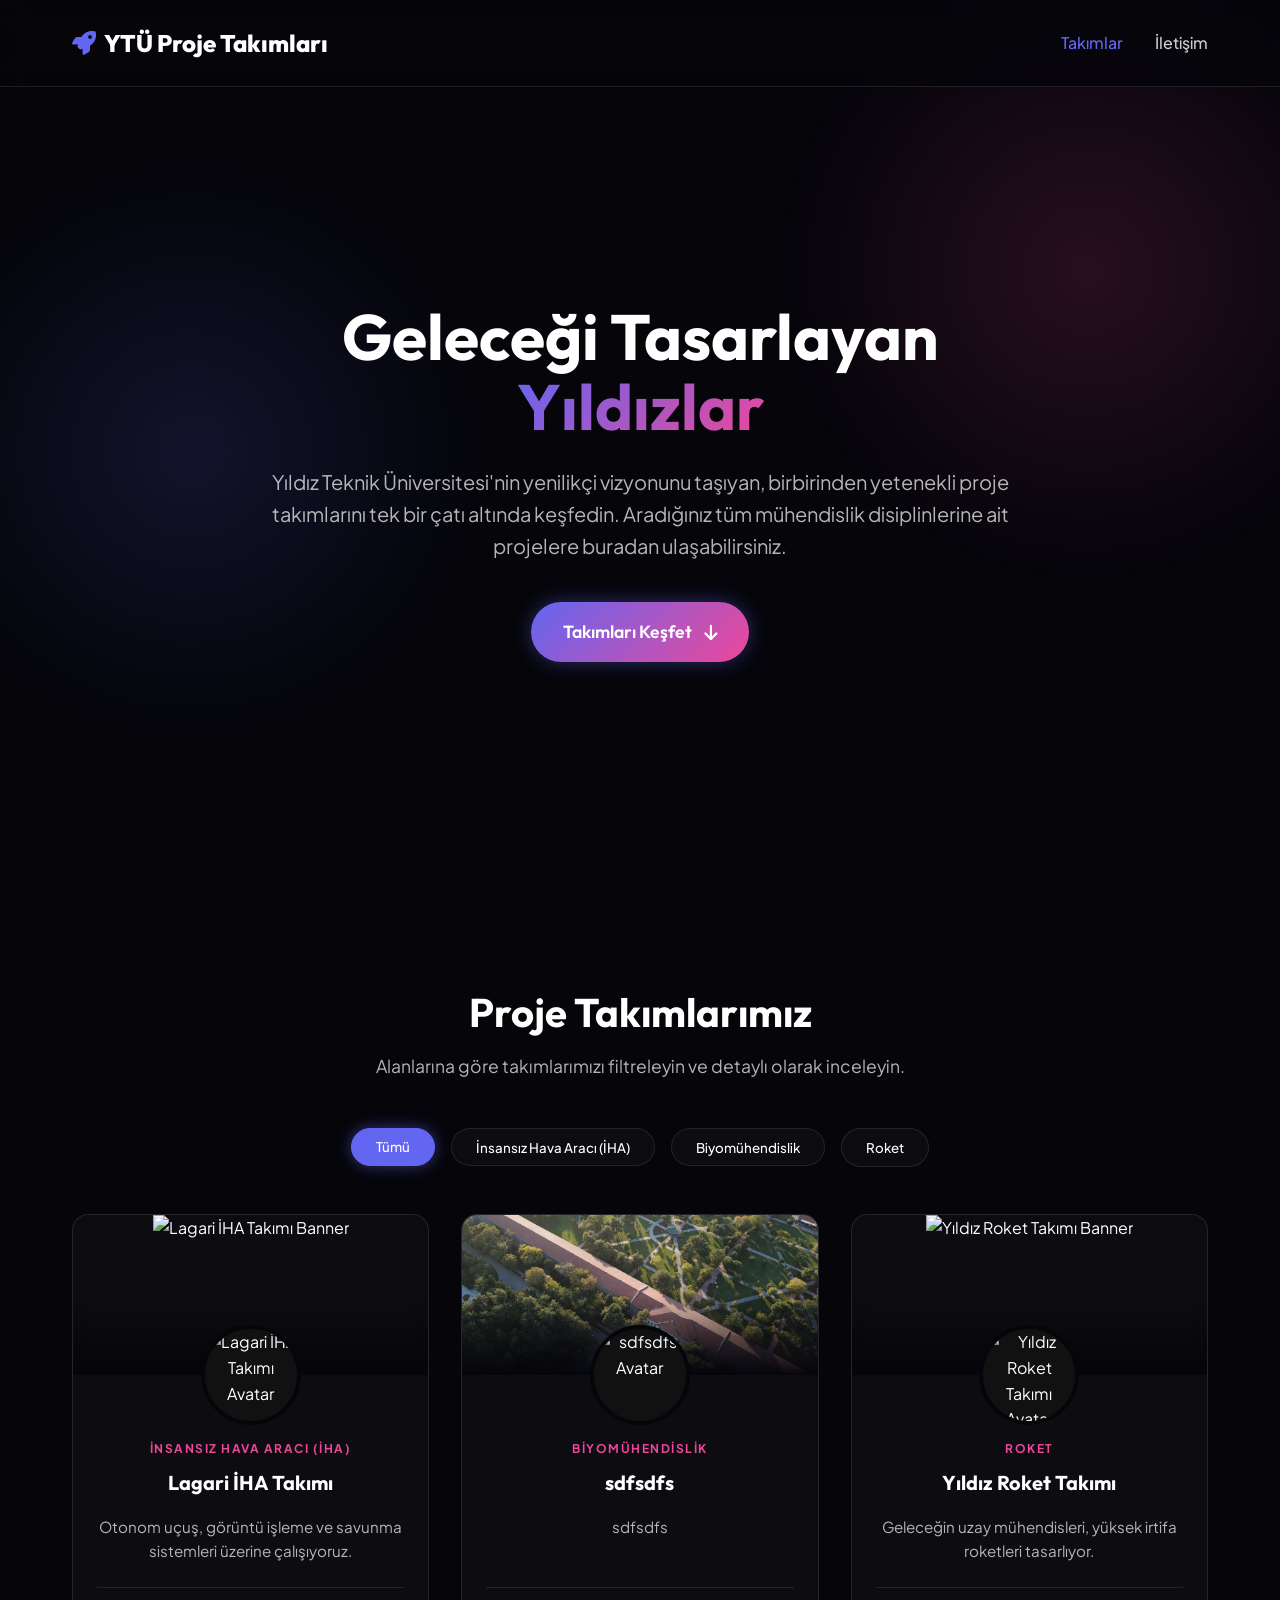
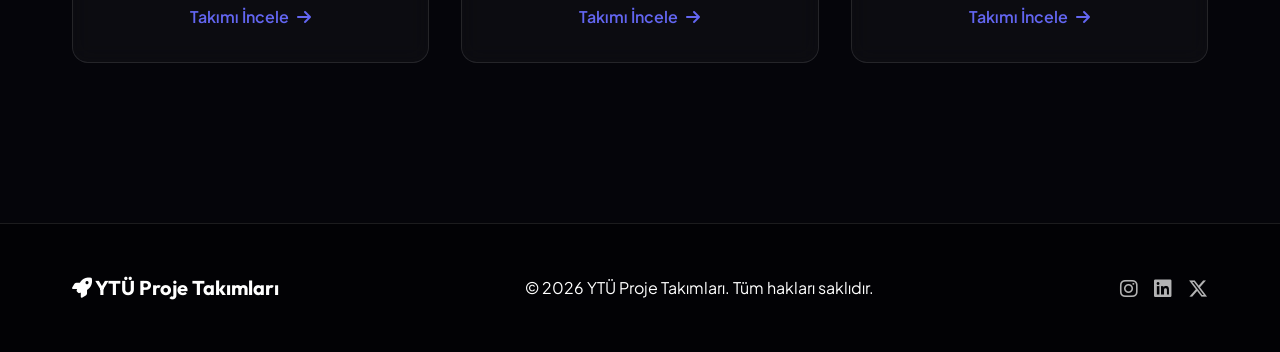
==== commit d31dde92: "." ====
--- a/index.html
+++ b/index.html
@@ -4,7 +4,7 @@
 <head>
     <meta charset="UTF-8">
     <meta name="viewport" content="width=device-width, initial-scale=1.0">
-    <title>Yıldız Proje Takımları</title>
+    <title>YTÜ Proje Takımları</title>
     <link rel="stylesheet" href="css/style.css">
     <link
         href="https://fonts.googleapis.com/css2?family=Outfit:wght@300;400;500;600;700;800&family=Plus+Jakarta+Sans:wght@400;500;600;700&display=swap"
@@ -22,12 +22,11 @@
         <div class="nav-container">
             <a href="index.html" class="logo">
                 <i class="fa-solid fa-rocket"></i>
-                Yıldız Proje Takımları
+                YTÜ Proje Takımları
             </a>
             <div class="nav-links">
                 <a href="#teams" class="active">Takımlar</a>
-                <a href="#about">Hakkımızda</a>
-                <a href="#contact">İletişim</a>
+                <a href="#footer">İletişim</a>
             </div>
         </div>
     </nav>
@@ -68,12 +67,12 @@
     </main>
 
     <!-- Footer -->
-    <footer>
+    <footer id="footer">
         <div class="footer-content">
             <div class="footer-logo">
-                <i class="fa-solid fa-rocket"></i> Yıldız Proje Takımları
+                <i class="fa-solid fa-rocket"></i> YTÜ Proje Takımları
             </div>
-            <p>© 2026 Yıldız Teknik Üniversitesi Proje Takımları. Tüm hakları saklıdır.</p>
+            <p>© 2026 YTÜ Proje Takımları. Tüm hakları saklıdır.</p>
             <div class="footer-socials">
                 <a href="#"><i class="fa-brands fa-instagram"></i></a>
                 <a href="#"><i class="fa-brands fa-linkedin"></i></a>
--- a/css/style.css
+++ b/css/style.css
@@ -15,6 +15,10 @@
     --font-body: 'Plus Jakarta Sans', sans-serif;
 }
 
+html {
+    scroll-behavior: smooth;
+}
+
 * {
     margin: 0;
     padding: 0;
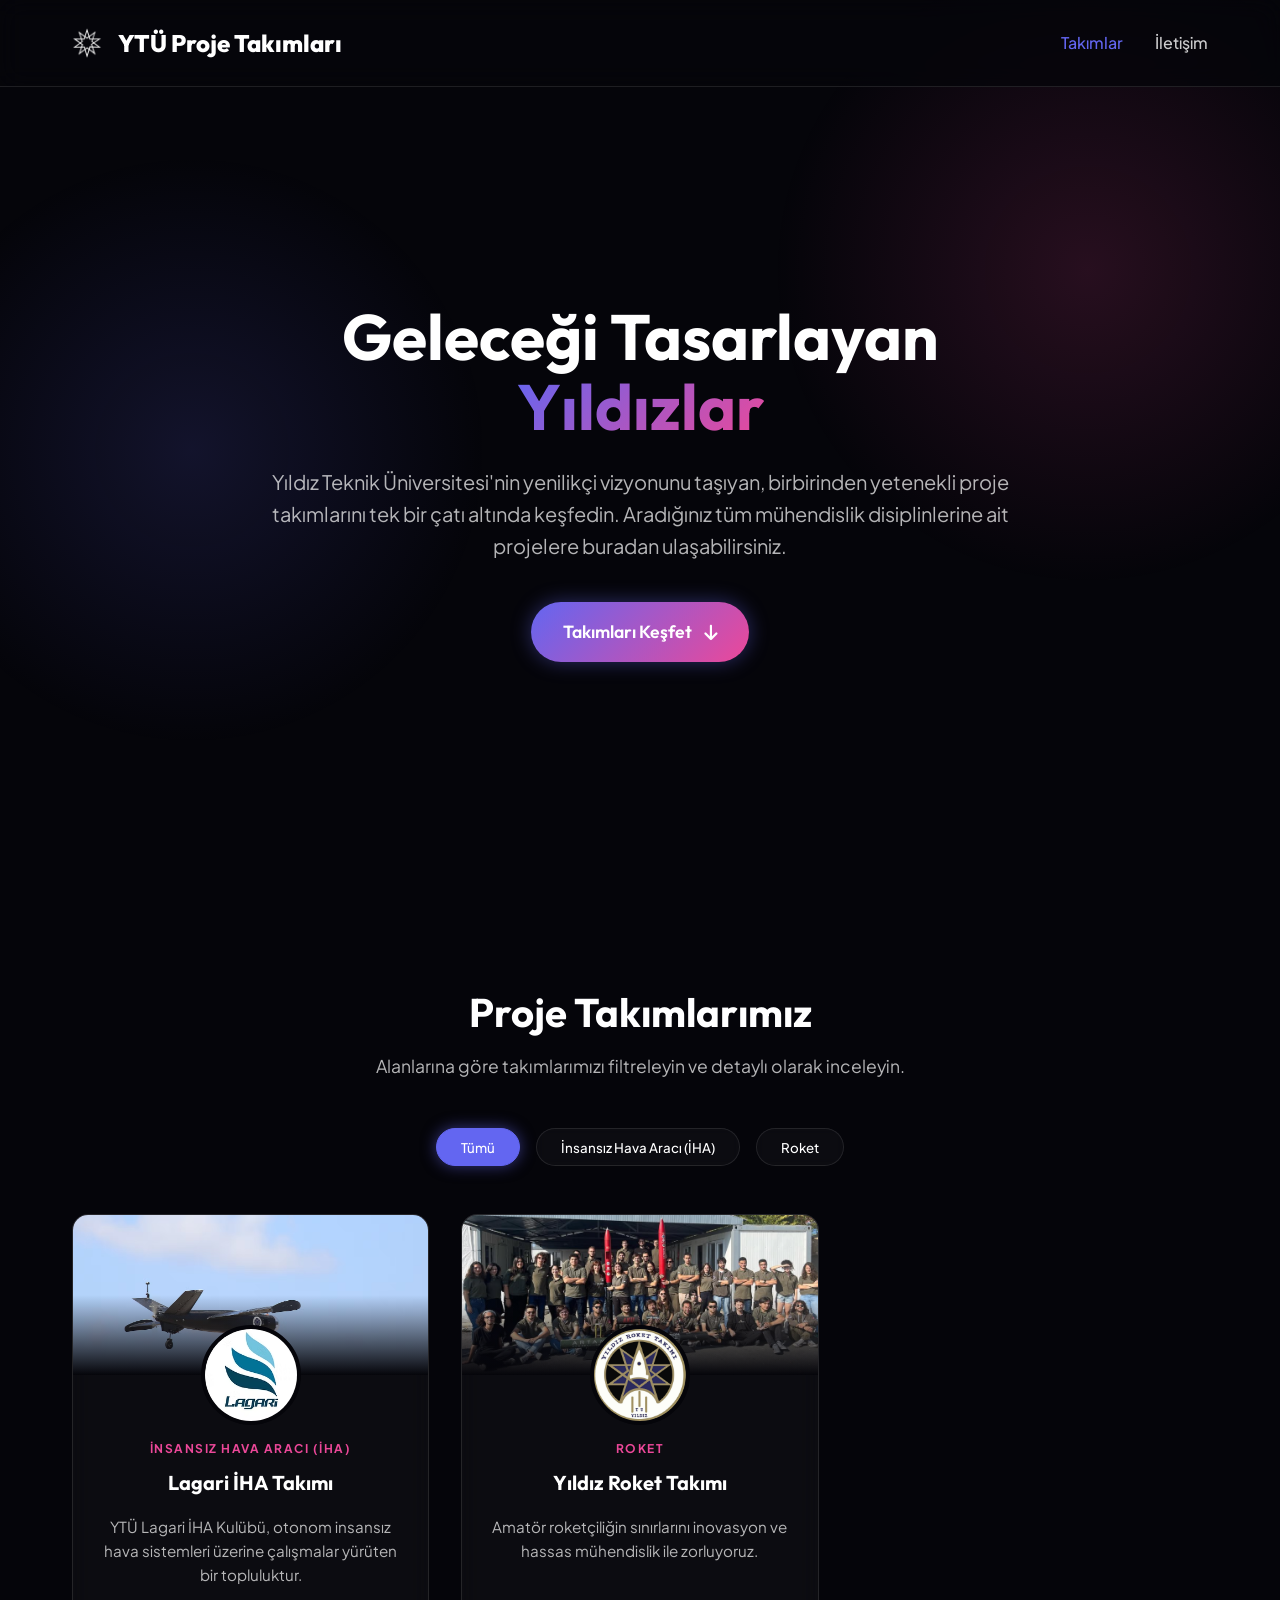
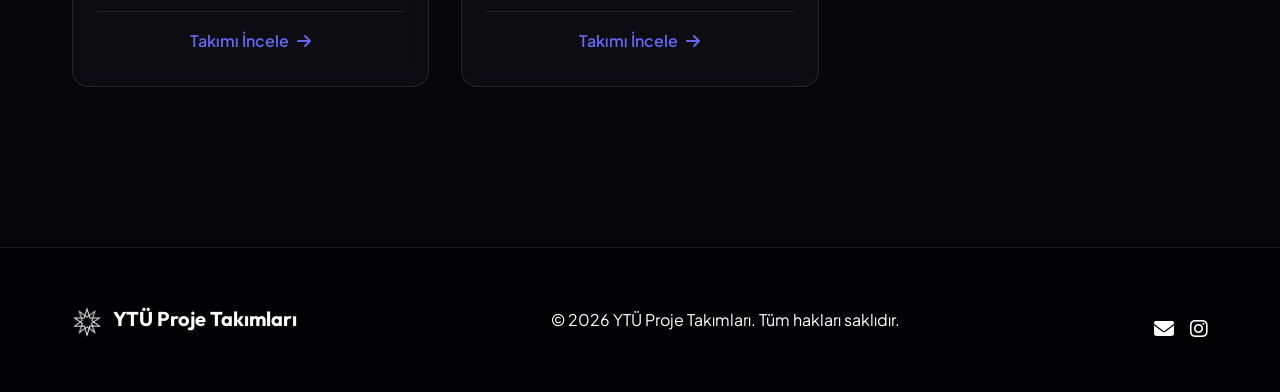
==== commit 1a0bdeea: "feat: Implement favicon and new logo across pages, add an admin panel, and update footer social link" ====
--- a/index.html
+++ b/index.html
@@ -5,6 +5,7 @@
     <meta charset="UTF-8">
     <meta name="viewport" content="width=device-width, initial-scale=1.0">
     <title>YTÜ Proje Takımları</title>
+    <link rel="icon" type="image/x-icon" href="images/uploads/yildiz.ico">
     <link rel="stylesheet" href="css/style.css">
     <link
         href="https://fonts.googleapis.com/css2?family=Outfit:wght@300;400;500;600;700;800&family=Plus+Jakarta+Sans:wght@400;500;600;700&display=swap"
@@ -21,7 +22,8 @@
     <nav class="navbar">
         <div class="nav-container">
             <a href="index.html" class="logo">
-                <i class="fa-solid fa-rocket"></i>
+                <img src="images/uploads/yildiz.ico" alt="YTÜ Logo"
+                    style="height: 30px; width: auto; vertical-align: middle; margin-right: 8px;">
                 YTÜ Proje Takımları
             </a>
             <div class="nav-links">
@@ -70,13 +72,18 @@
     <footer id="footer">
         <div class="footer-content">
             <div class="footer-logo">
-                <i class="fa-solid fa-rocket"></i> YTÜ Proje Takımları
+                <img src="images/uploads/yildiz.ico" alt="YTÜ Logo"
+                    style="height: 30px; width: auto; vertical-align: middle; margin-right: 8px;"> YTÜ Proje Takımları
             </div>
             <p>© 2026 YTÜ Proje Takımları. Tüm hakları saklıdır.</p>
-            <div class="footer-socials">
-                <a href="#"><i class="fa-brands fa-instagram"></i></a>
-                <a href="#"><i class="fa-brands fa-linkedin"></i></a>
-                <a href="#"><i class="fa-brands fa-x-twitter"></i></a>
+            <div class="footer-socials"
+                style="display: flex; gap: 1rem; align-items: center; justify-content: center; margin-top: 1rem;">
+                <a href="mailto:yildizprojetakimlari@gmail.com"
+                    style="color: var(--text-color); font-size: 1.25rem; transition: color 0.3s ease;"><i
+                        class="fa-solid fa-envelope"></i></a>
+                <a href="https://www.instagram.com/ytuprojetakimlari/" target="_blank" rel="noopener noreferrer"
+                    style="color: var(--text-color); font-size: 1.25rem; transition: color 0.3s ease;"><i
+                        class="fa-brands fa-instagram"></i></a>
             </div>
         </div>
     </footer>
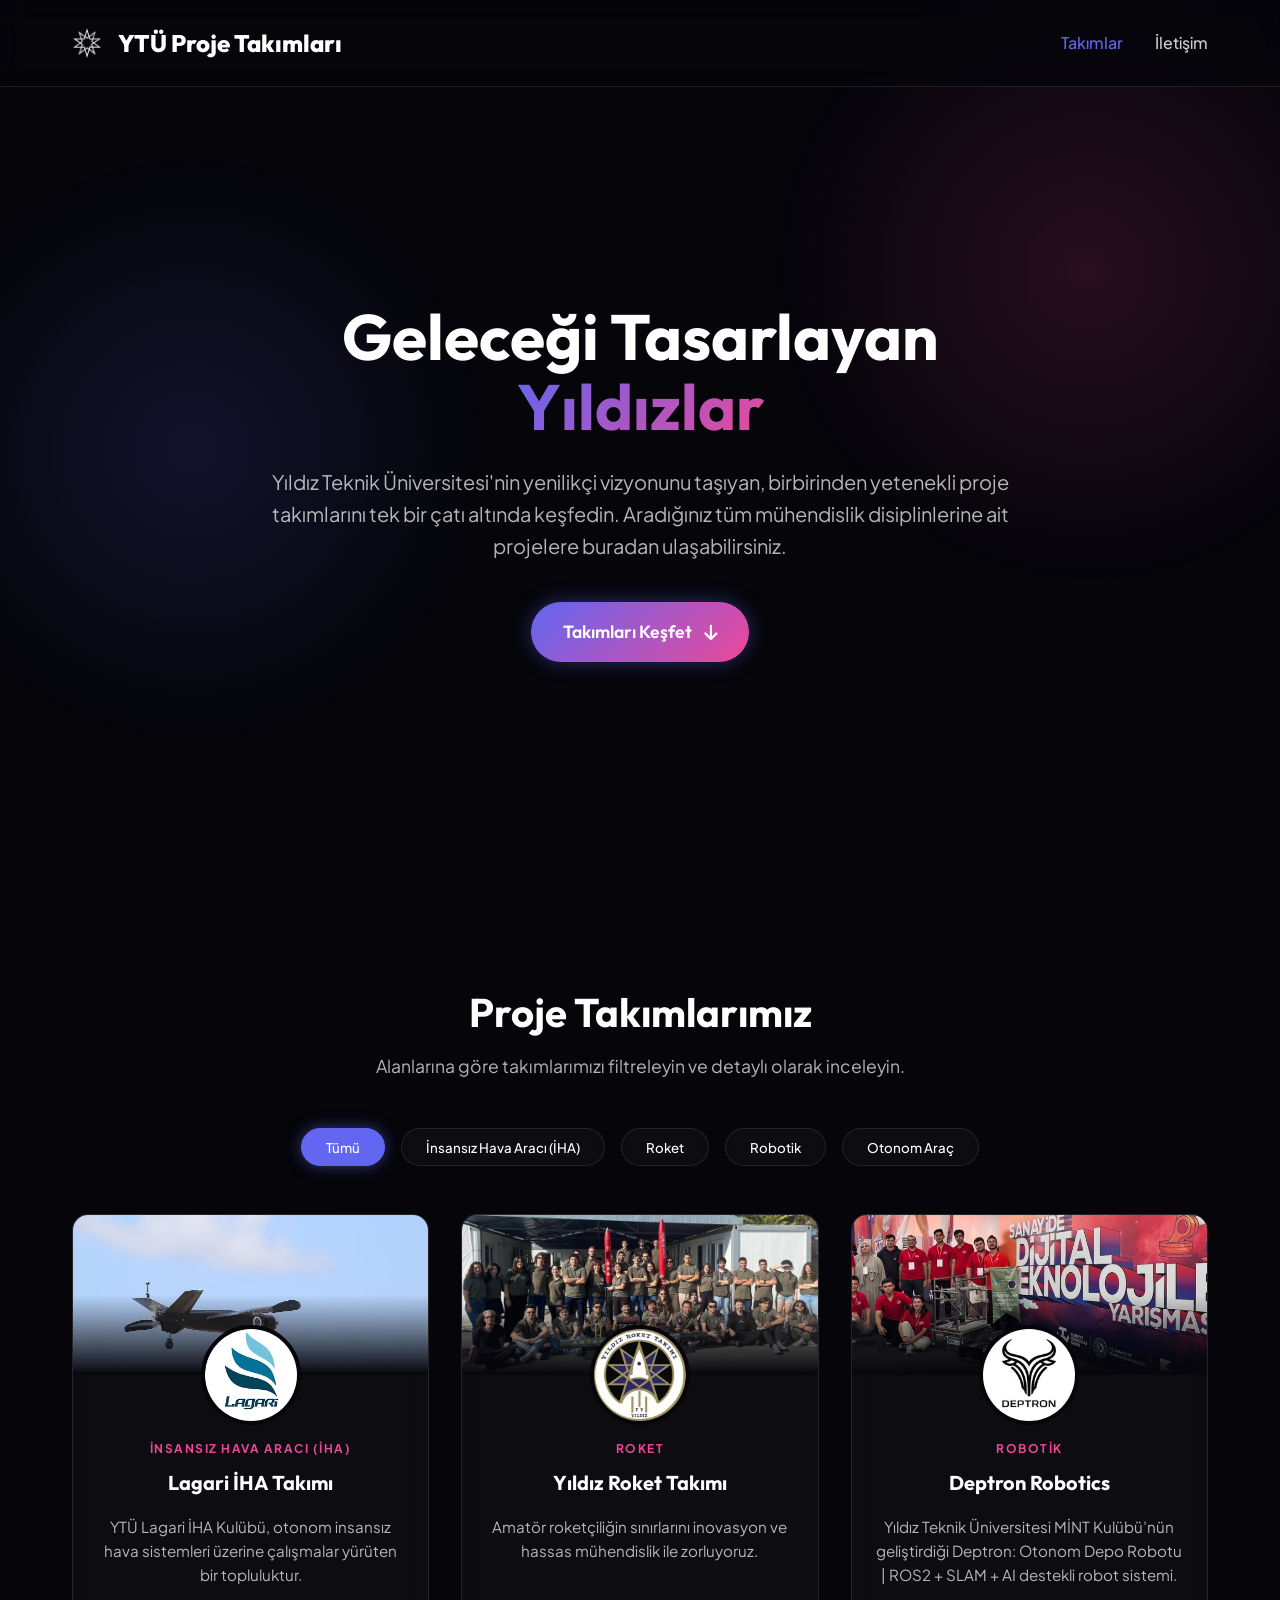
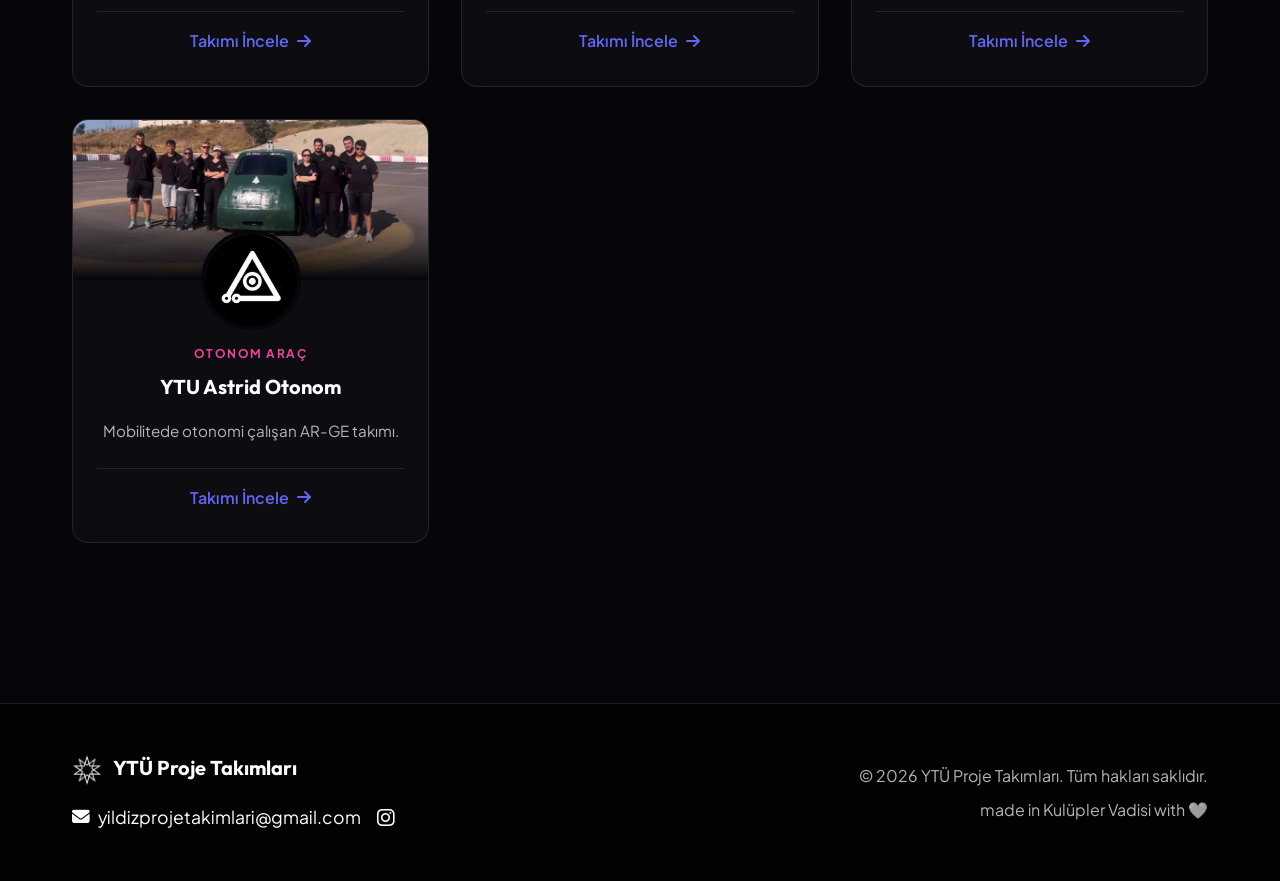
==== commit b948a763: "footer edits" ====
--- a/index.html
+++ b/index.html
@@ -70,20 +70,25 @@
 
     <!-- Footer -->
     <footer id="footer">
-        <div class="footer-content">
-            <div class="footer-logo">
-                <img src="images/uploads/yildiz.ico" alt="YTÜ Logo"
-                    style="height: 30px; width: auto; vertical-align: middle; margin-right: 8px;"> YTÜ Proje Takımları
+        <div class="footer-content" style="align-items: center;">
+            <div class="footer-left" style="display: flex; flex-direction: column; gap: 1rem;">
+                <div class="footer-logo">
+                    <img src="images/uploads/yildiz.ico" alt="YTÜ Logo"
+                        style="height: 30px; width: auto; vertical-align: middle; margin-right: 8px;"> YTÜ Proje
+                    Takımları
+                </div>
+                <div class="footer-socials" style="display: flex; gap: 1rem; align-items: center;">
+                    <a href="mailto:yildizprojetakimlari@gmail.com"
+                        style="color: var(--text-color); font-size: 1.1rem; transition: color 0.3s ease; display: inline-flex; align-items: center; gap: 0.5rem; text-decoration: none;"><i
+                            class="fa-solid fa-envelope"></i> yildizprojetakimlari@gmail.com</a>
+                    <a href="https://www.instagram.com/ytuprojetakimlari/" target="_blank" rel="noopener noreferrer"
+                        style="color: var(--text-color); font-size: 1.25rem; transition: color 0.3s ease;"><i
+                            class="fa-brands fa-instagram"></i></a>
+                </div>
             </div>
-            <p>© 2026 YTÜ Proje Takımları. Tüm hakları saklıdır.</p>
-            <div class="footer-socials"
-                style="display: flex; gap: 1rem; align-items: center; justify-content: center; margin-top: 1rem;">
-                <a href="mailto:yildizprojetakimlari@gmail.com"
-                    style="color: var(--text-color); font-size: 1.25rem; transition: color 0.3s ease;"><i
-                        class="fa-solid fa-envelope"></i></a>
-                <a href="https://www.instagram.com/ytuprojetakimlari/" target="_blank" rel="noopener noreferrer"
-                    style="color: var(--text-color); font-size: 1.25rem; transition: color 0.3s ease;"><i
-                        class="fa-brands fa-instagram"></i></a>
+            <div class="footer-right" style="display: flex; flex-direction: column; gap: 0.5rem; text-align: right;">
+                <p style="margin: 0; color: var(--text-muted);">© 2026 YTÜ Proje Takımları. Tüm hakları saklıdır.</p>
+                <p style="margin: 0; color: var(--text-muted);">made in Kulüpler Vadisi with 🤍</p>
             </div>
         </div>
     </footer>
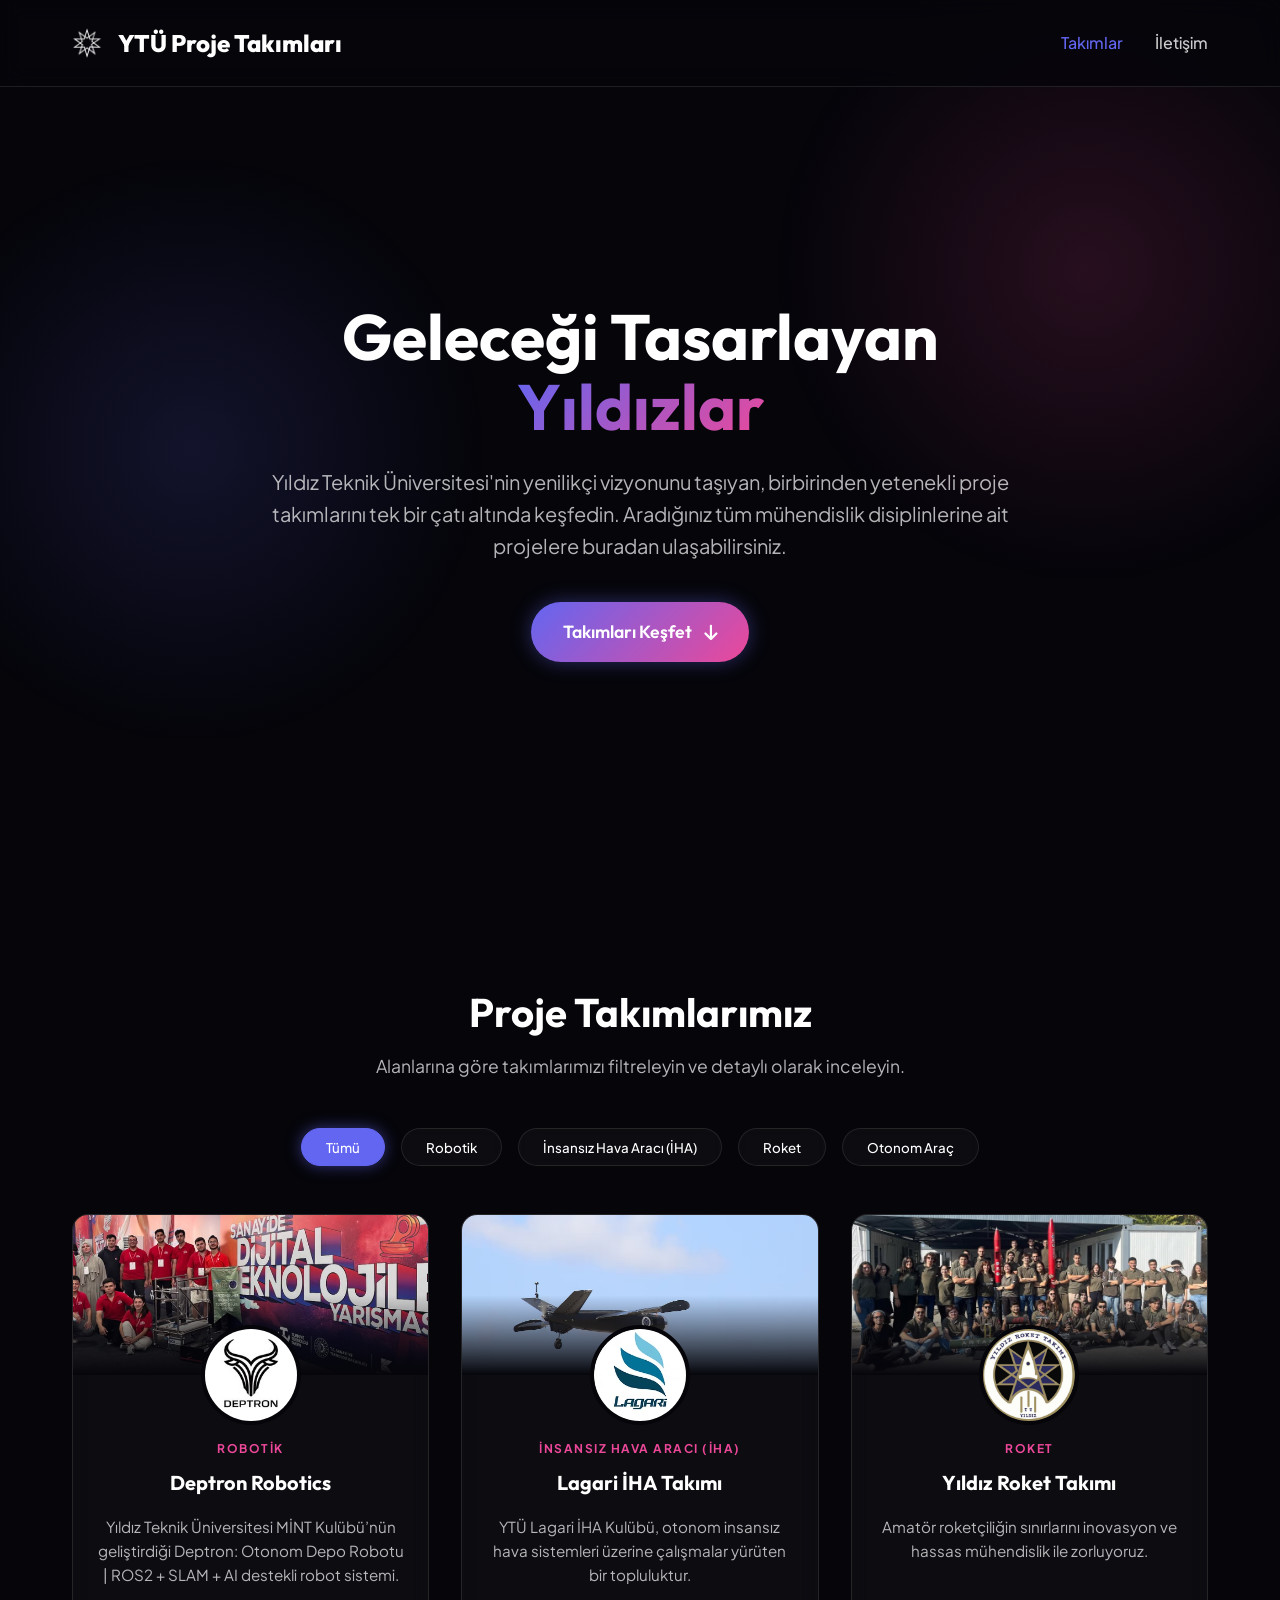
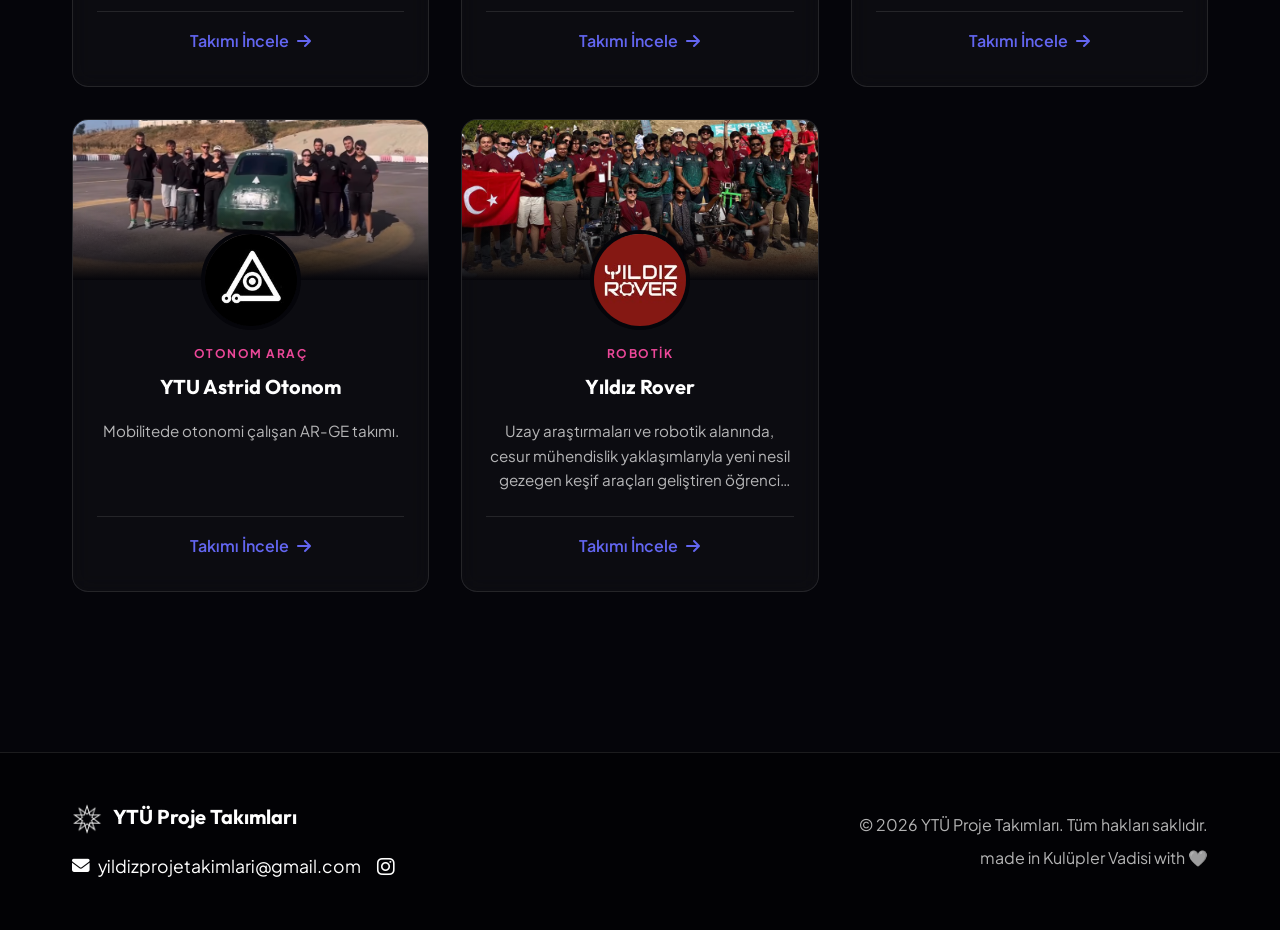
==== commit 2560c321: "loadin of teams optimized" ====
--- a/index.html
+++ b/index.html
@@ -64,6 +64,11 @@
 
         <!-- Teams Grid -->
         <div class="teams-grid" id="teams-grid">
+            <div id="loading-spinner"
+                style="text-align: center; grid-column: 1 / -1; padding: 3rem; color: var(--text-muted);">
+                <i class="fa-solid fa-circle-notch fa-spin fa-3x"></i>
+                <p style="margin-top: 1rem;">Takımlar yükleniyor...</p>
+            </div>
             <!-- Team Cards will be injected here via JS -->
         </div>
     </main>
--- a/css/style.css
+++ b/css/style.css
@@ -649,9 +649,79 @@
         align-items: center;
         text-align: center;
         transform: translateY(50%);
+        padding: 0 1rem;
     }
 
     .team-content-wrapper {
-        margin-top: 10rem;
-    }
+        margin-top: 15rem;
+        padding: 0 1rem;
+    }
+
+    .detail-section {
+        padding: 1.5rem;
+    }
+
+    .team-hero-info h1 {
+        font-size: 1.8rem;
+    }
+}
+
+/* Image Lightbox Modal */
+.image-modal {
+    display: none;
+    position: fixed;
+    z-index: 9999;
+    left: 0;
+    top: 0;
+    width: 100%;
+    height: 100%;
+    overflow: auto;
+    background-color: rgba(0, 0, 0, 0.9);
+    backdrop-filter: blur(5px);
+    display: flex;
+    /* Kept flex, but overwritten by JS to block/none, so JS handles display */
+    justify-content: center;
+    align-items: center;
+    opacity: 0;
+    pointer-events: none;
+    transition: opacity 0.3s ease;
+}
+
+.image-modal.show {
+    opacity: 1;
+    pointer-events: auto;
+}
+
+.modal-content {
+    margin: auto;
+    display: block;
+    max-width: 90%;
+    max-height: 90vh;
+    border-radius: 8px;
+    box-shadow: 0 4px 15px rgba(0, 0, 0, 0.5);
+    transform: scale(0.95);
+    transition: transform 0.3s ease;
+}
+
+.image-modal.show .modal-content {
+    transform: scale(1);
+}
+
+.modal-close {
+    position: absolute;
+    top: 20px;
+    right: 35px;
+    color: #f1f1f1;
+    font-size: 40px;
+    font-weight: bold;
+    transition: 0.3s;
+    cursor: pointer;
+    z-index: 10000;
+}
+
+.modal-close:hover,
+.modal-close:focus {
+    color: var(--primary-color);
+    text-decoration: none;
+    cursor: pointer;
 }
